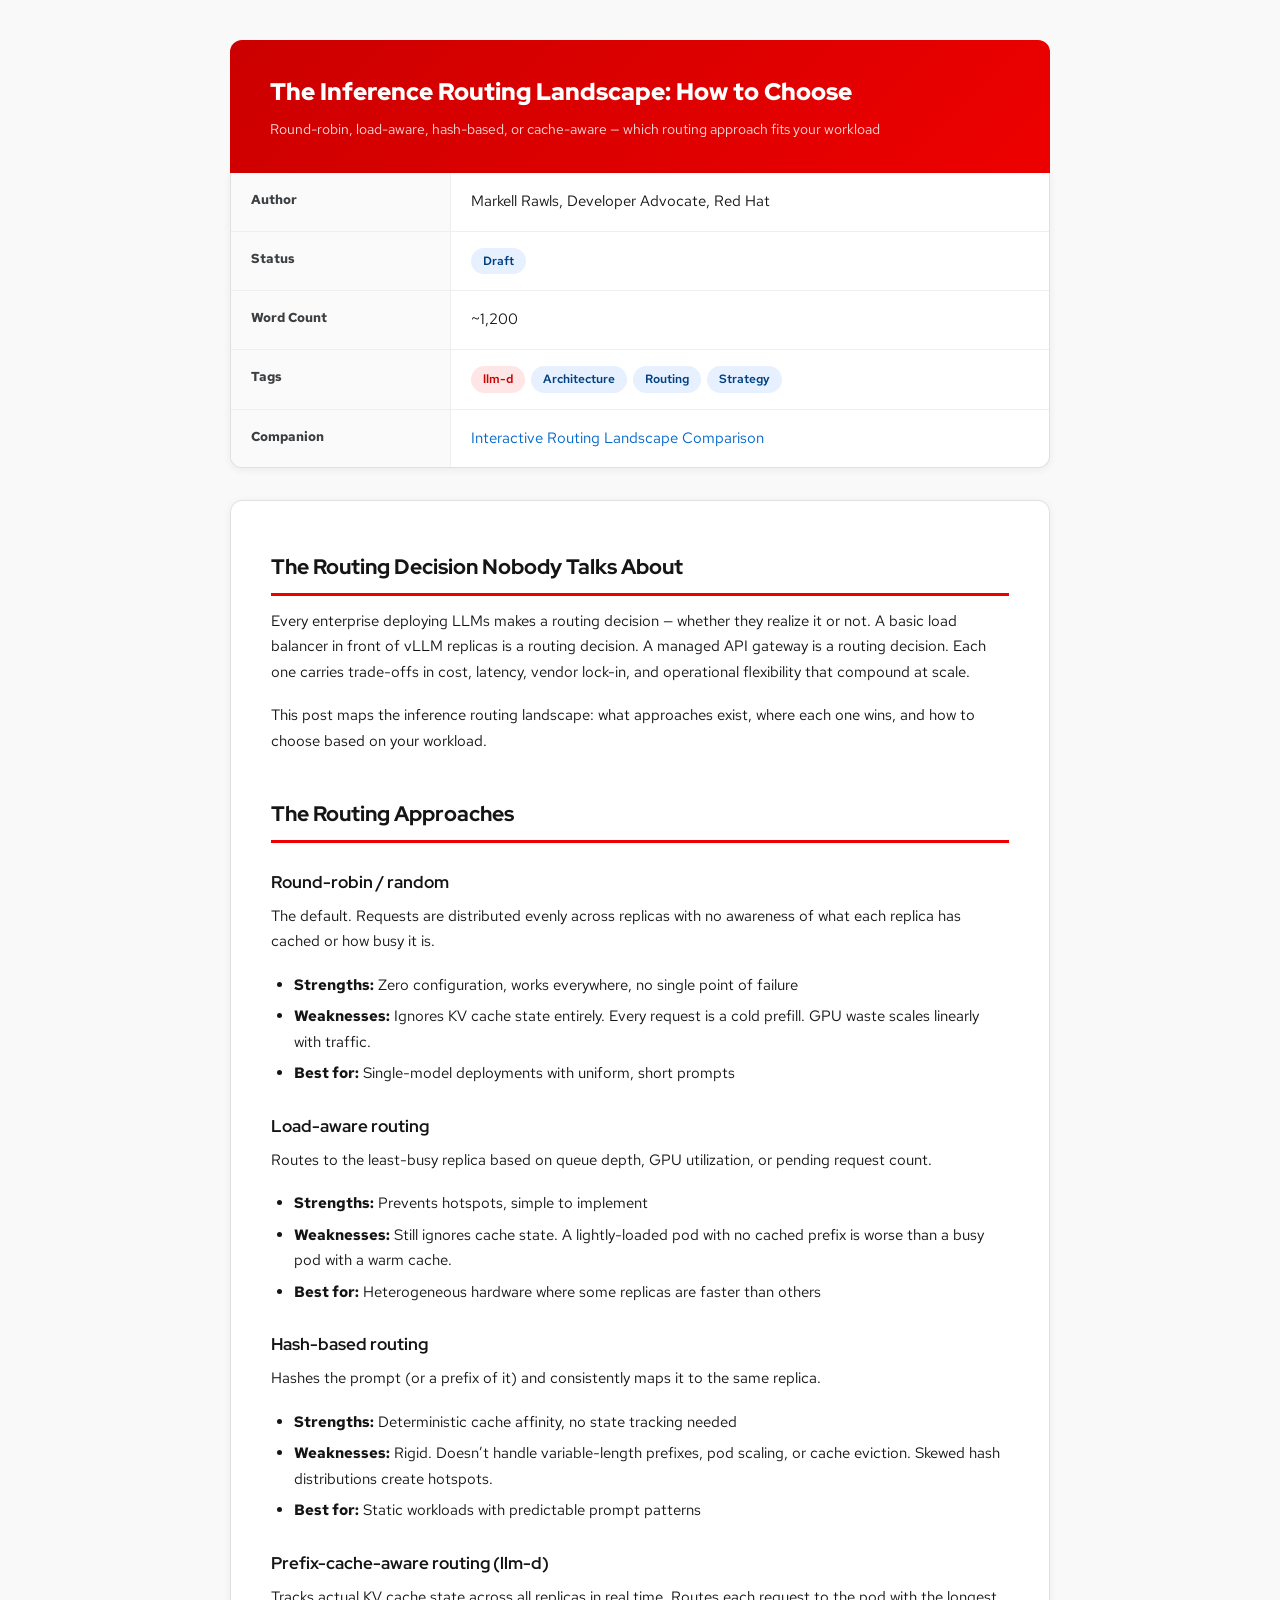
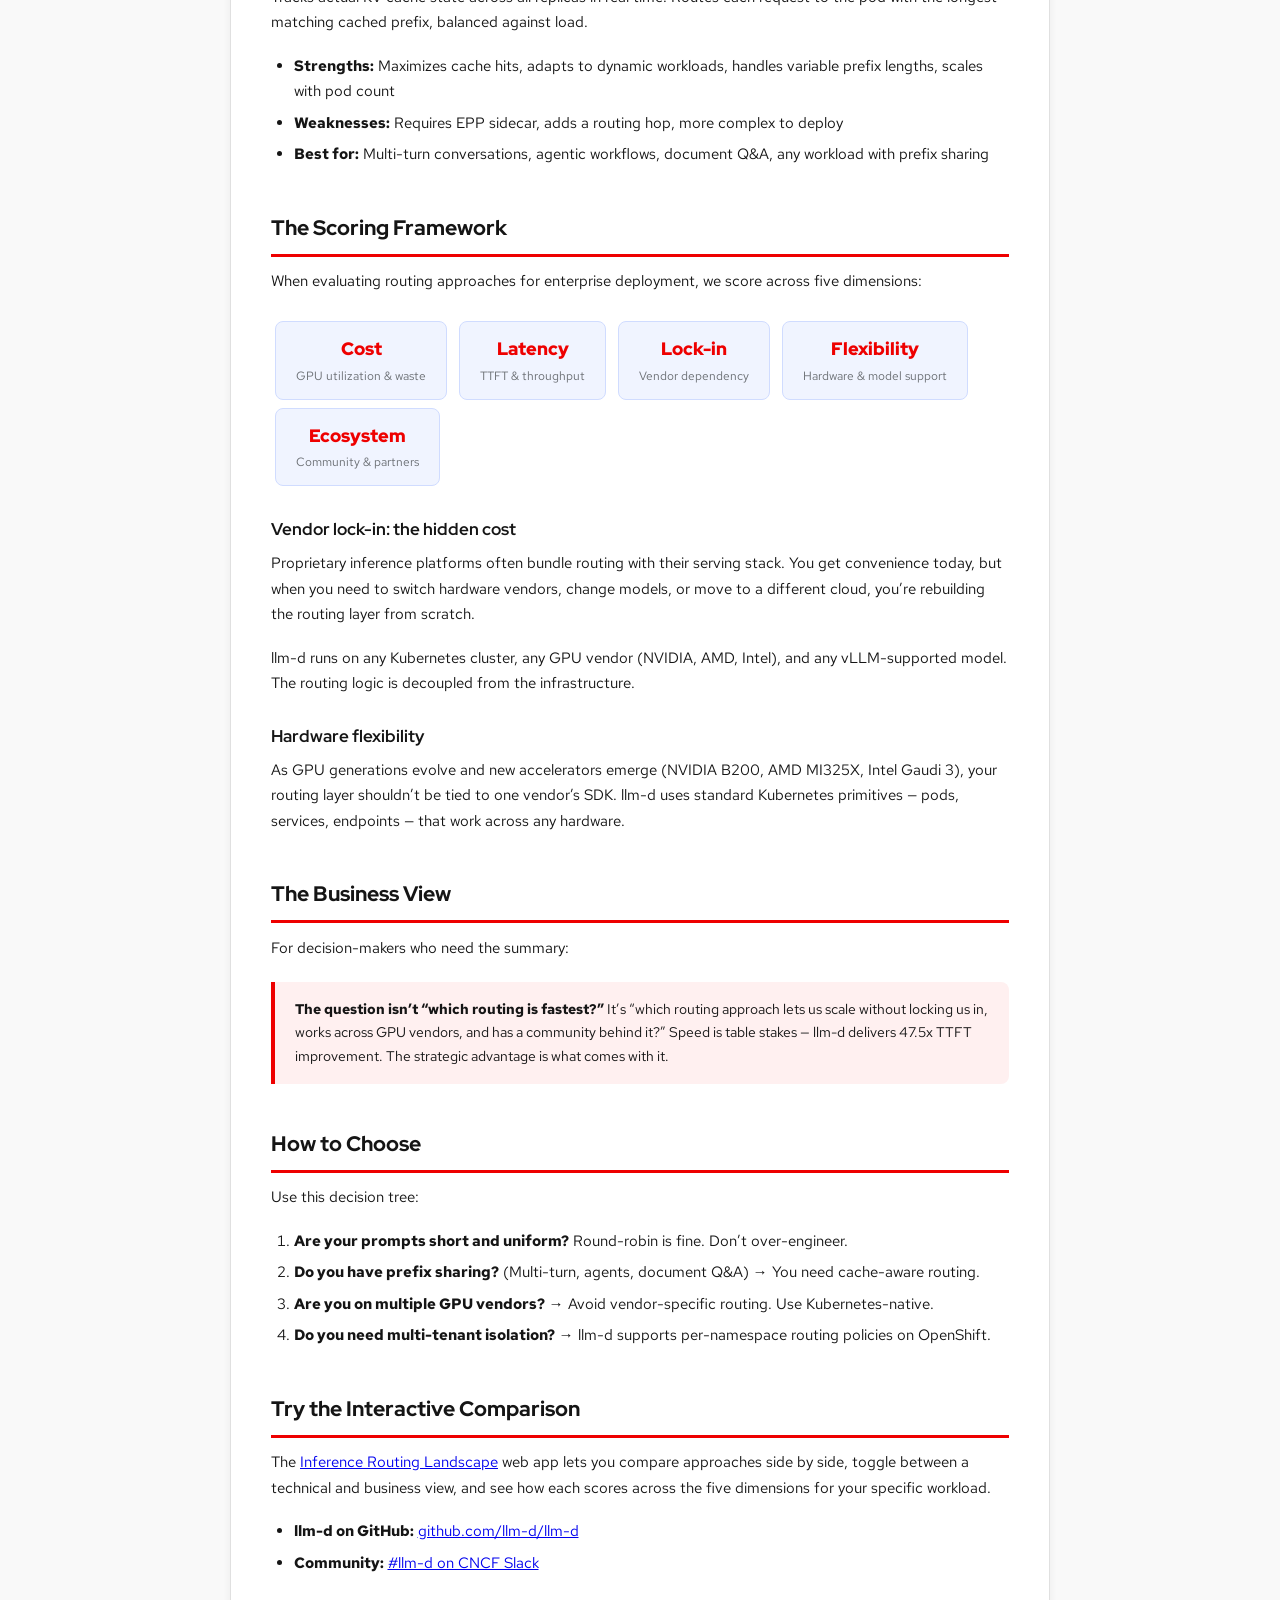
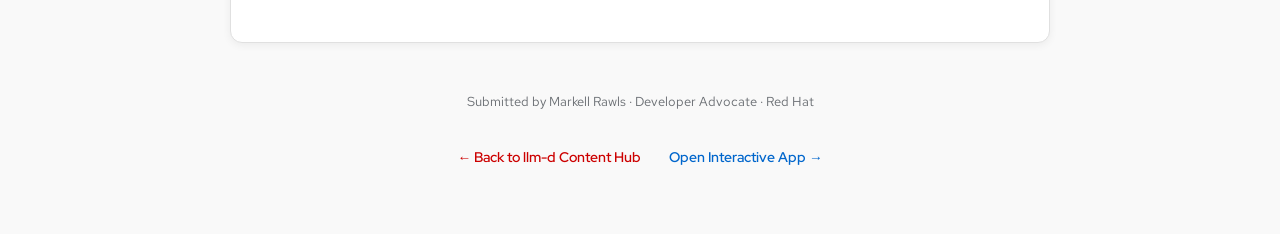
==== blog/index.html @ 60b5b433 "Add blog page for inference routing landscape content" ====
<!DOCTYPE html>
<html lang="en">
<head>
<meta charset="UTF-8">
<meta name="viewport" content="width=device-width, initial-scale=1.0">
<title>The Inference Routing Landscape: How to Choose</title>
<link rel="icon" type="image/svg+xml" href="data:image/svg+xml,%3Csvg xmlns='http://www.w3.org/2000/svg' viewBox='0 0 200 145'%3E%3Cg fill='%23ee0000'%3E%3Cpath d='M127.47 83.49c12.51 0 30.61-2.58 30.61-17.46a14 14 0 0 0-.31-3.42l-7.45-32.36c-1.72-7.12-3.23-10.35-15.73-16.6C124.89 8.69 103.76.5 97.51.5 91.69.5 90 8 83.06 8c-6.68 0-11.64-5.6-17.89-5.6-6 0-9.91 4.09-12.93 12.5 0 0-8.41 23.72-9.49 27.16A6.43 6.43 0 0 0 42.53 44c0 9.22 36.3 39.45 84.94 39.45M160 72.07c1.73 8.19 1.73 9.05 1.73 10.13 0 14-15.74 21.77-36.43 21.77C78.54 104 37.58 76.6 37.58 58.49a18.45 18.45 0 0 1 1.51-7.33C22.27 52 .5 55 .5 74.22c0 31.48 74.59 70.28 133.65 70.28 45.28 0 56.7-20.48 56.7-36.65 0-12.72-11-27.16-30.83-35.78'/%3E%3C/g%3E%3C/svg%3E">
<style>
  @import url('https://fonts.googleapis.com/css2?family=Red+Hat+Display:wght@400;500;700;900&family=Red+Hat+Text:wght@400;500;700&family=Red+Hat+Mono:wght@400;500&display=swap');
  :root { --rh-red: #EE0000; --rh-red-dark: #CC0000; --rh-black: #151515; --rh-gray-dark: #3C3F42; --rh-gray-mid: #6A6E73; --rh-gray-light: #F5F5F5; --rh-blue: #0066CC; --code-bg: #1E1E2E; --code-text: #CDD6F4; }
  * { margin: 0; padding: 0; box-sizing: border-box; }
  body { font-family: 'Red Hat Text', sans-serif; color: var(--rh-black); line-height: 1.7; font-size: 15px; background: #F9F9F9; }
  .container { max-width: 860px; margin: 0 auto; padding: 40px 20px; }
  .submission-header { background: linear-gradient(135deg, var(--rh-red-dark), var(--rh-red)); color: white; padding: 32px 40px; border-radius: 12px 12px 0 0; }
  .submission-header h1 { font-family: 'Red Hat Display', sans-serif; font-weight: 900; font-size: 1.6em; margin-bottom: 4px; }
  .submission-header .subtitle { opacity: 0.85; font-size: 0.95em; }
  .meta-card { background: white; border: 1px solid #E0E0E0; border-top: none; border-radius: 0 0 12px 12px; overflow: hidden; margin-bottom: 32px; box-shadow: 0 2px 8px rgba(0,0,0,0.06); }
  .meta-row { display: flex; border-bottom: 1px solid #EFEFEF; }
  .meta-row:last-child { border-bottom: none; }
  .meta-label { flex: 0 0 220px; padding: 16px 20px; background: #FAFAFA; font-weight: 700; font-size: 0.88em; color: var(--rh-gray-dark); border-right: 1px solid #EFEFEF; }
  .meta-value { flex: 1; padding: 16px 20px; }
  .meta-value a { color: var(--rh-blue); text-decoration: none; }
  .badge { display: inline-block; padding: 3px 12px; border-radius: 20px; font-size: 0.82em; font-weight: 600; margin-right: 6px; }
  .badge-green { background: #E6F9E6; color: #1A7A1A; }
  .badge-blue { background: #E6F0FF; color: #004080; }
  .badge-red { background: #FFE6E6; color: #CC0000; }
  .article { background: white; border: 1px solid #E0E0E0; border-radius: 12px; padding: 48px 40px; margin-bottom: 32px; box-shadow: 0 2px 8px rgba(0,0,0,0.06); }
  .article h2 { font-family: 'Red Hat Display', sans-serif; font-weight: 800; font-size: 1.4em; color: var(--rh-black); margin: 2em 0 0.6em; padding-bottom: 8px; border-bottom: 3px solid var(--rh-red); }
  .article h2:first-child { margin-top: 0; }
  .article h3 { font-family: 'Red Hat Display', sans-serif; font-weight: 700; font-size: 1.1em; margin: 1.5em 0 0.5em; }
  .article p { margin: 0 0 1.2em; }
  .article ul, .article ol { margin: 0 0 1.2em 1.5em; }
  .article li { margin-bottom: 0.4em; }
  .article strong { color: var(--rh-black); }
  .article code { font-family: 'Red Hat Mono', monospace; background: #F0F0F0; padding: 2px 6px; border-radius: 4px; font-size: 0.9em; }
  .article pre { background: var(--code-bg); color: var(--code-text); padding: 20px; border-radius: 8px; overflow-x: auto; margin: 1.2em 0; font-family: 'Red Hat Mono', monospace; font-size: 0.85em; line-height: 1.6; }
  .article pre code { background: none; padding: 0; color: inherit; }
  .callout { background: #FFF8E1; border-left: 4px solid #FFC107; padding: 16px 20px; border-radius: 0 8px 8px 0; margin: 1.5em 0; font-size: 0.92em; }
  .callout-red { background: #FFF0F0; border-left-color: var(--rh-red); }
  .stat-box { display: inline-block; background: #F0F4FF; border: 1px solid #D0DCFF; border-radius: 8px; padding: 12px 20px; margin: 4px; text-align: center; }
  .stat-box .number { font-family: 'Red Hat Display', sans-serif; font-size: 1.8em; font-weight: 900; color: var(--rh-red); }
  .stat-box .label { font-size: 0.78em; color: var(--rh-gray-mid); margin-top: 2px; }
  .footer-note { text-align: center; color: var(--rh-gray-mid); font-size: 0.85em; padding: 16px 0 8px; }
  .hub-link { text-align: center; padding: 24px 0; }
  .hub-link a { font-family: 'Red Hat Display', sans-serif; font-size: 0.85rem; font-weight: 600; text-decoration: none; margin: 0 12px; }
  @media (max-width: 700px) { .meta-row { flex-direction: column; } .meta-label { flex: none; border-right: none; border-bottom: 1px solid #EFEFEF; } .article { padding: 28px 20px; } .submission-header { padding: 24px 20px; } }
</style>
</head>
<body>
<div class="container">

<div class="submission-header">
  <h1>The Inference Routing Landscape: How to Choose</h1>
  <div class="subtitle">Round-robin, load-aware, hash-based, or cache-aware — which routing approach fits your workload</div>
</div>

<div class="meta-card">
  <div class="meta-row"><div class="meta-label">Author</div><div class="meta-value">Markell Rawls, Developer Advocate, Red Hat</div></div>
  <div class="meta-row"><div class="meta-label">Status</div><div class="meta-value"><span class="badge badge-blue">Draft</span></div></div>
  <div class="meta-row"><div class="meta-label">Word Count</div><div class="meta-value">~1,200</div></div>
  <div class="meta-row"><div class="meta-label">Tags</div><div class="meta-value"><span class="badge badge-red">llm-d</span><span class="badge badge-blue">Architecture</span><span class="badge badge-blue">Routing</span><span class="badge badge-blue">Strategy</span></div></div>
  <div class="meta-row"><div class="meta-label">Companion</div><div class="meta-value"><a href="https://markellr-redhat.github.io/llm-d-inference-routing-landscape/">Interactive Routing Landscape Comparison</a></div></div>
</div>

<div class="article">
<h2>The Routing Decision Nobody Talks About</h2>

<p>Every enterprise deploying LLMs makes a routing decision &mdash; whether they realize it or not. A basic load balancer in front of vLLM replicas is a routing decision. A managed API gateway is a routing decision. Each one carries trade-offs in cost, latency, vendor lock-in, and operational flexibility that compound at scale.</p>

<p>This post maps the inference routing landscape: what approaches exist, where each one wins, and how to choose based on your workload.</p>

<h2>The Routing Approaches</h2>

<h3>Round-robin / random</h3>
<p>The default. Requests are distributed evenly across replicas with no awareness of what each replica has cached or how busy it is.</p>
<ul>
  <li><strong>Strengths:</strong> Zero configuration, works everywhere, no single point of failure</li>
  <li><strong>Weaknesses:</strong> Ignores KV cache state entirely. Every request is a cold prefill. GPU waste scales linearly with traffic.</li>
  <li><strong>Best for:</strong> Single-model deployments with uniform, short prompts</li>
</ul>

<h3>Load-aware routing</h3>
<p>Routes to the least-busy replica based on queue depth, GPU utilization, or pending request count.</p>
<ul>
  <li><strong>Strengths:</strong> Prevents hotspots, simple to implement</li>
  <li><strong>Weaknesses:</strong> Still ignores cache state. A lightly-loaded pod with no cached prefix is worse than a busy pod with a warm cache.</li>
  <li><strong>Best for:</strong> Heterogeneous hardware where some replicas are faster than others</li>
</ul>

<h3>Hash-based routing</h3>
<p>Hashes the prompt (or a prefix of it) and consistently maps it to the same replica.</p>
<ul>
  <li><strong>Strengths:</strong> Deterministic cache affinity, no state tracking needed</li>
  <li><strong>Weaknesses:</strong> Rigid. Doesn&rsquo;t handle variable-length prefixes, pod scaling, or cache eviction. Skewed hash distributions create hotspots.</li>
  <li><strong>Best for:</strong> Static workloads with predictable prompt patterns</li>
</ul>

<h3>Prefix-cache-aware routing (llm-d)</h3>
<p>Tracks actual KV cache state across all replicas in real time. Routes each request to the pod with the longest matching cached prefix, balanced against load.</p>
<ul>
  <li><strong>Strengths:</strong> Maximizes cache hits, adapts to dynamic workloads, handles variable prefix lengths, scales with pod count</li>
  <li><strong>Weaknesses:</strong> Requires EPP sidecar, adds a routing hop, more complex to deploy</li>
  <li><strong>Best for:</strong> Multi-turn conversations, agentic workflows, document Q&amp;A, any workload with prefix sharing</li>
</ul>

<h2>The Scoring Framework</h2>

<p>When evaluating routing approaches for enterprise deployment, we score across five dimensions:</p>

<div style="margin:1.5em 0;">
  <div class="stat-box" style="min-width:140px;"><div class="number" style="font-size:1.2em;">Cost</div><div class="label">GPU utilization &amp; waste</div></div>
  <div class="stat-box" style="min-width:140px;"><div class="number" style="font-size:1.2em;">Latency</div><div class="label">TTFT &amp; throughput</div></div>
  <div class="stat-box" style="min-width:140px;"><div class="number" style="font-size:1.2em;">Lock-in</div><div class="label">Vendor dependency</div></div>
  <div class="stat-box" style="min-width:140px;"><div class="number" style="font-size:1.2em;">Flexibility</div><div class="label">Hardware &amp; model support</div></div>
  <div class="stat-box" style="min-width:140px;"><div class="number" style="font-size:1.2em;">Ecosystem</div><div class="label">Community &amp; partners</div></div>
</div>

<h3>Vendor lock-in: the hidden cost</h3>
<p>Proprietary inference platforms often bundle routing with their serving stack. You get convenience today, but when you need to switch hardware vendors, change models, or move to a different cloud, you&rsquo;re rebuilding the routing layer from scratch.</p>

<p>llm-d runs on any Kubernetes cluster, any GPU vendor (NVIDIA, AMD, Intel), and any vLLM-supported model. The routing logic is decoupled from the infrastructure.</p>

<h3>Hardware flexibility</h3>
<p>As GPU generations evolve and new accelerators emerge (NVIDIA B200, AMD MI325X, Intel Gaudi 3), your routing layer shouldn&rsquo;t be tied to one vendor&rsquo;s SDK. llm-d uses standard Kubernetes primitives &mdash; pods, services, endpoints &mdash; that work across any hardware.</p>

<h2>The Business View</h2>

<p>For decision-makers who need the summary:</p>

<div class="callout callout-red">
  <strong>The question isn&rsquo;t &ldquo;which routing is fastest?&rdquo;</strong> It&rsquo;s &ldquo;which routing approach lets us scale without locking us in, works across GPU vendors, and has a community behind it?&rdquo; Speed is table stakes &mdash; llm-d delivers 47.5x TTFT improvement. The strategic advantage is what comes with it.
</div>

<h2>How to Choose</h2>

<p>Use this decision tree:</p>

<ol>
  <li><strong>Are your prompts short and uniform?</strong> Round-robin is fine. Don&rsquo;t over-engineer.</li>
  <li><strong>Do you have prefix sharing?</strong> (Multi-turn, agents, document Q&amp;A) &rarr; You need cache-aware routing.</li>
  <li><strong>Are you on multiple GPU vendors?</strong> &rarr; Avoid vendor-specific routing. Use Kubernetes-native.</li>
  <li><strong>Do you need multi-tenant isolation?</strong> &rarr; llm-d supports per-namespace routing policies on OpenShift.</li>
</ol>

<h2>Try the Interactive Comparison</h2>

<p>The <a href="https://markellr-redhat.github.io/llm-d-inference-routing-landscape/">Inference Routing Landscape</a> web app lets you compare approaches side by side, toggle between a technical and business view, and see how each scores across the five dimensions for your specific workload.</p>

<ul>
  <li><strong>llm-d on GitHub:</strong> <a href="https://github.com/llm-d/llm-d">github.com/llm-d/llm-d</a></li>
  <li><strong>Community:</strong> <a href="https://cloud-native.slack.com/archives/llm-d">#llm-d on CNCF Slack</a></li>
</ul>
</div>

<div class="footer-note">Submitted by Markell Rawls &middot; Developer Advocate &middot; Red Hat</div>

<div class="hub-link">
  <a href="https://markellr-redhat.github.io/llm-d-content-hub/" style="color:#CC0000;">&larr; Back to llm-d Content Hub</a>
  <a href="https://markellr-redhat.github.io/llm-d-inference-routing-landscape/" style="color:#0066CC;">Open Interactive App &rarr;</a>
</div>

</div>
</body>
</html>
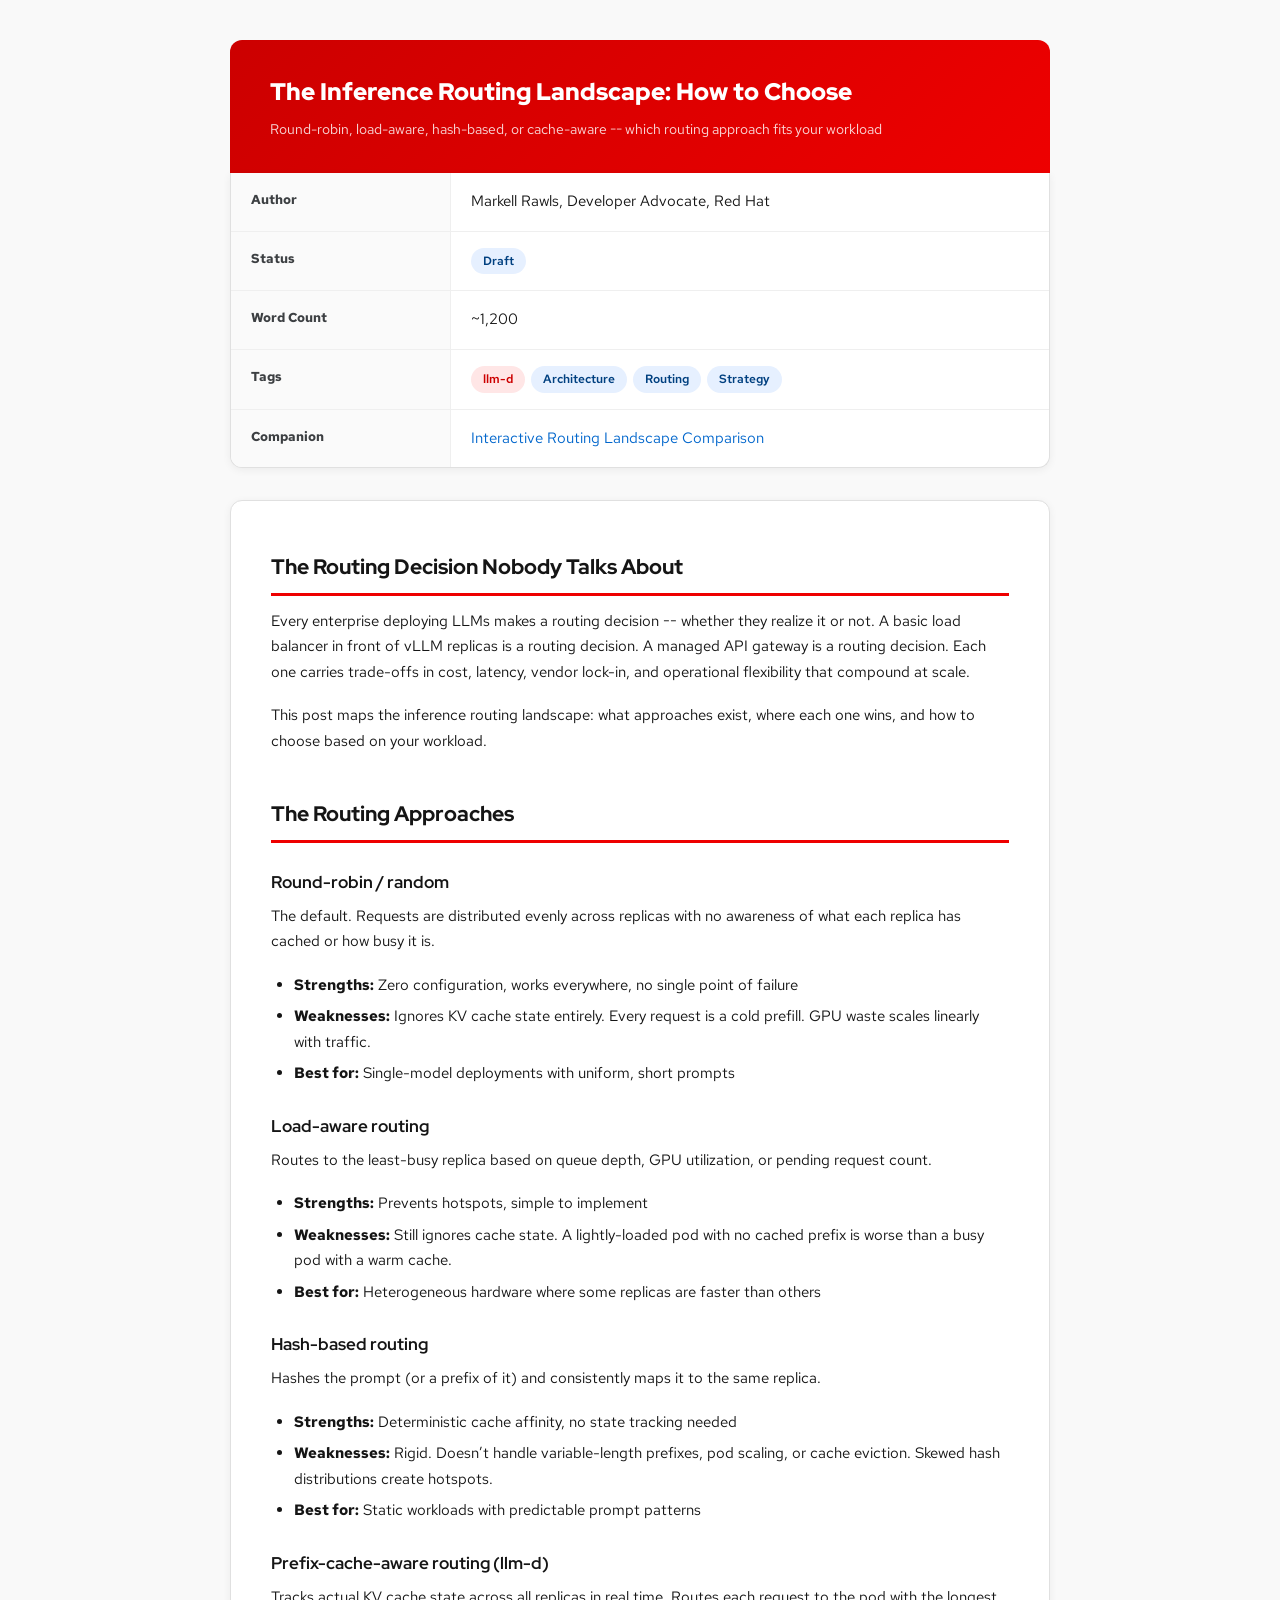
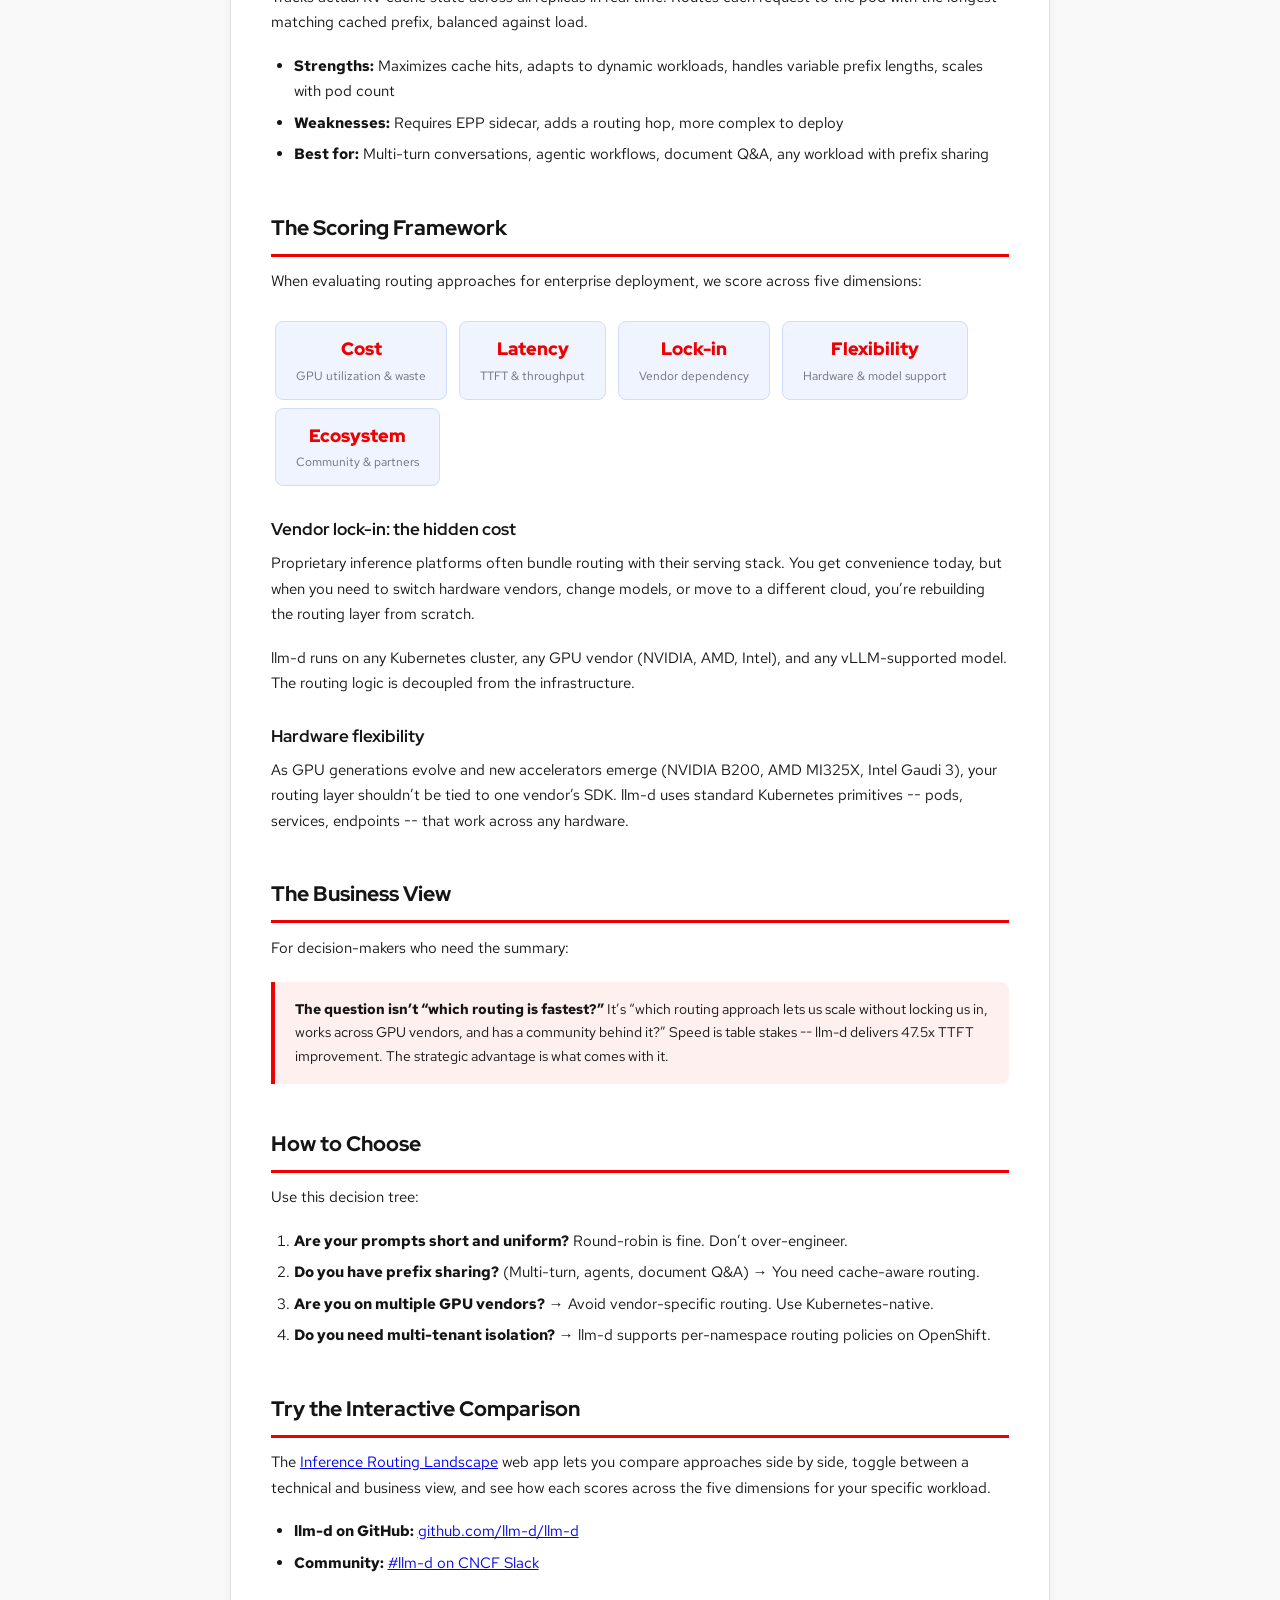
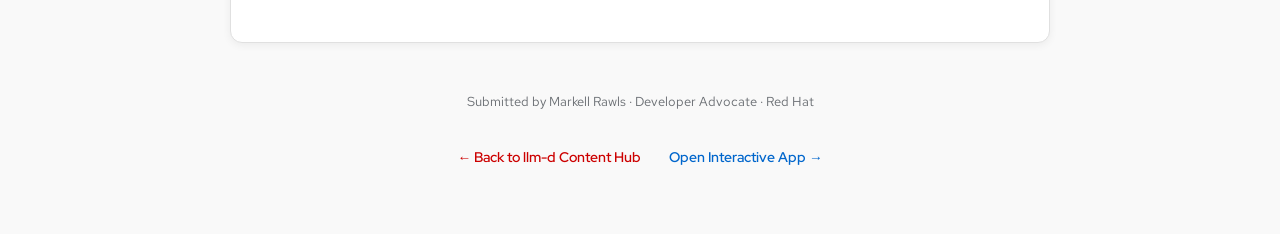
==== commit 1200eb13: "Remove all em dashes, replace with double hyphens" ====
--- a/blog/index.html
+++ b/blog/index.html
@@ -51,7 +51,7 @@
 
 <div class="submission-header">
   <h1>The Inference Routing Landscape: How to Choose</h1>
-  <div class="subtitle">Round-robin, load-aware, hash-based, or cache-aware — which routing approach fits your workload</div>
+  <div class="subtitle">Round-robin, load-aware, hash-based, or cache-aware  --  which routing approach fits your workload</div>
 </div>
 
 <div class="meta-card">
@@ -65,7 +65,7 @@
 <div class="article">
 <h2>The Routing Decision Nobody Talks About</h2>
 
-<p>Every enterprise deploying LLMs makes a routing decision &mdash; whether they realize it or not. A basic load balancer in front of vLLM replicas is a routing decision. A managed API gateway is a routing decision. Each one carries trade-offs in cost, latency, vendor lock-in, and operational flexibility that compound at scale.</p>
+<p>Every enterprise deploying LLMs makes a routing decision  --  whether they realize it or not. A basic load balancer in front of vLLM replicas is a routing decision. A managed API gateway is a routing decision. Each one carries trade-offs in cost, latency, vendor lock-in, and operational flexibility that compound at scale.</p>
 
 <p>This post maps the inference routing landscape: what approaches exist, where each one wins, and how to choose based on your workload.</p>
 
@@ -121,14 +121,14 @@
 <p>llm-d runs on any Kubernetes cluster, any GPU vendor (NVIDIA, AMD, Intel), and any vLLM-supported model. The routing logic is decoupled from the infrastructure.</p>
 
 <h3>Hardware flexibility</h3>
-<p>As GPU generations evolve and new accelerators emerge (NVIDIA B200, AMD MI325X, Intel Gaudi 3), your routing layer shouldn&rsquo;t be tied to one vendor&rsquo;s SDK. llm-d uses standard Kubernetes primitives &mdash; pods, services, endpoints &mdash; that work across any hardware.</p>
+<p>As GPU generations evolve and new accelerators emerge (NVIDIA B200, AMD MI325X, Intel Gaudi 3), your routing layer shouldn&rsquo;t be tied to one vendor&rsquo;s SDK. llm-d uses standard Kubernetes primitives  --  pods, services, endpoints  --  that work across any hardware.</p>
 
 <h2>The Business View</h2>
 
 <p>For decision-makers who need the summary:</p>
 
 <div class="callout callout-red">
-  <strong>The question isn&rsquo;t &ldquo;which routing is fastest?&rdquo;</strong> It&rsquo;s &ldquo;which routing approach lets us scale without locking us in, works across GPU vendors, and has a community behind it?&rdquo; Speed is table stakes &mdash; llm-d delivers 47.5x TTFT improvement. The strategic advantage is what comes with it.
+  <strong>The question isn&rsquo;t &ldquo;which routing is fastest?&rdquo;</strong> It&rsquo;s &ldquo;which routing approach lets us scale without locking us in, works across GPU vendors, and has a community behind it?&rdquo; Speed is table stakes  --  llm-d delivers 47.5x TTFT improvement. The strategic advantage is what comes with it.
 </div>
 
 <h2>How to Choose</h2>
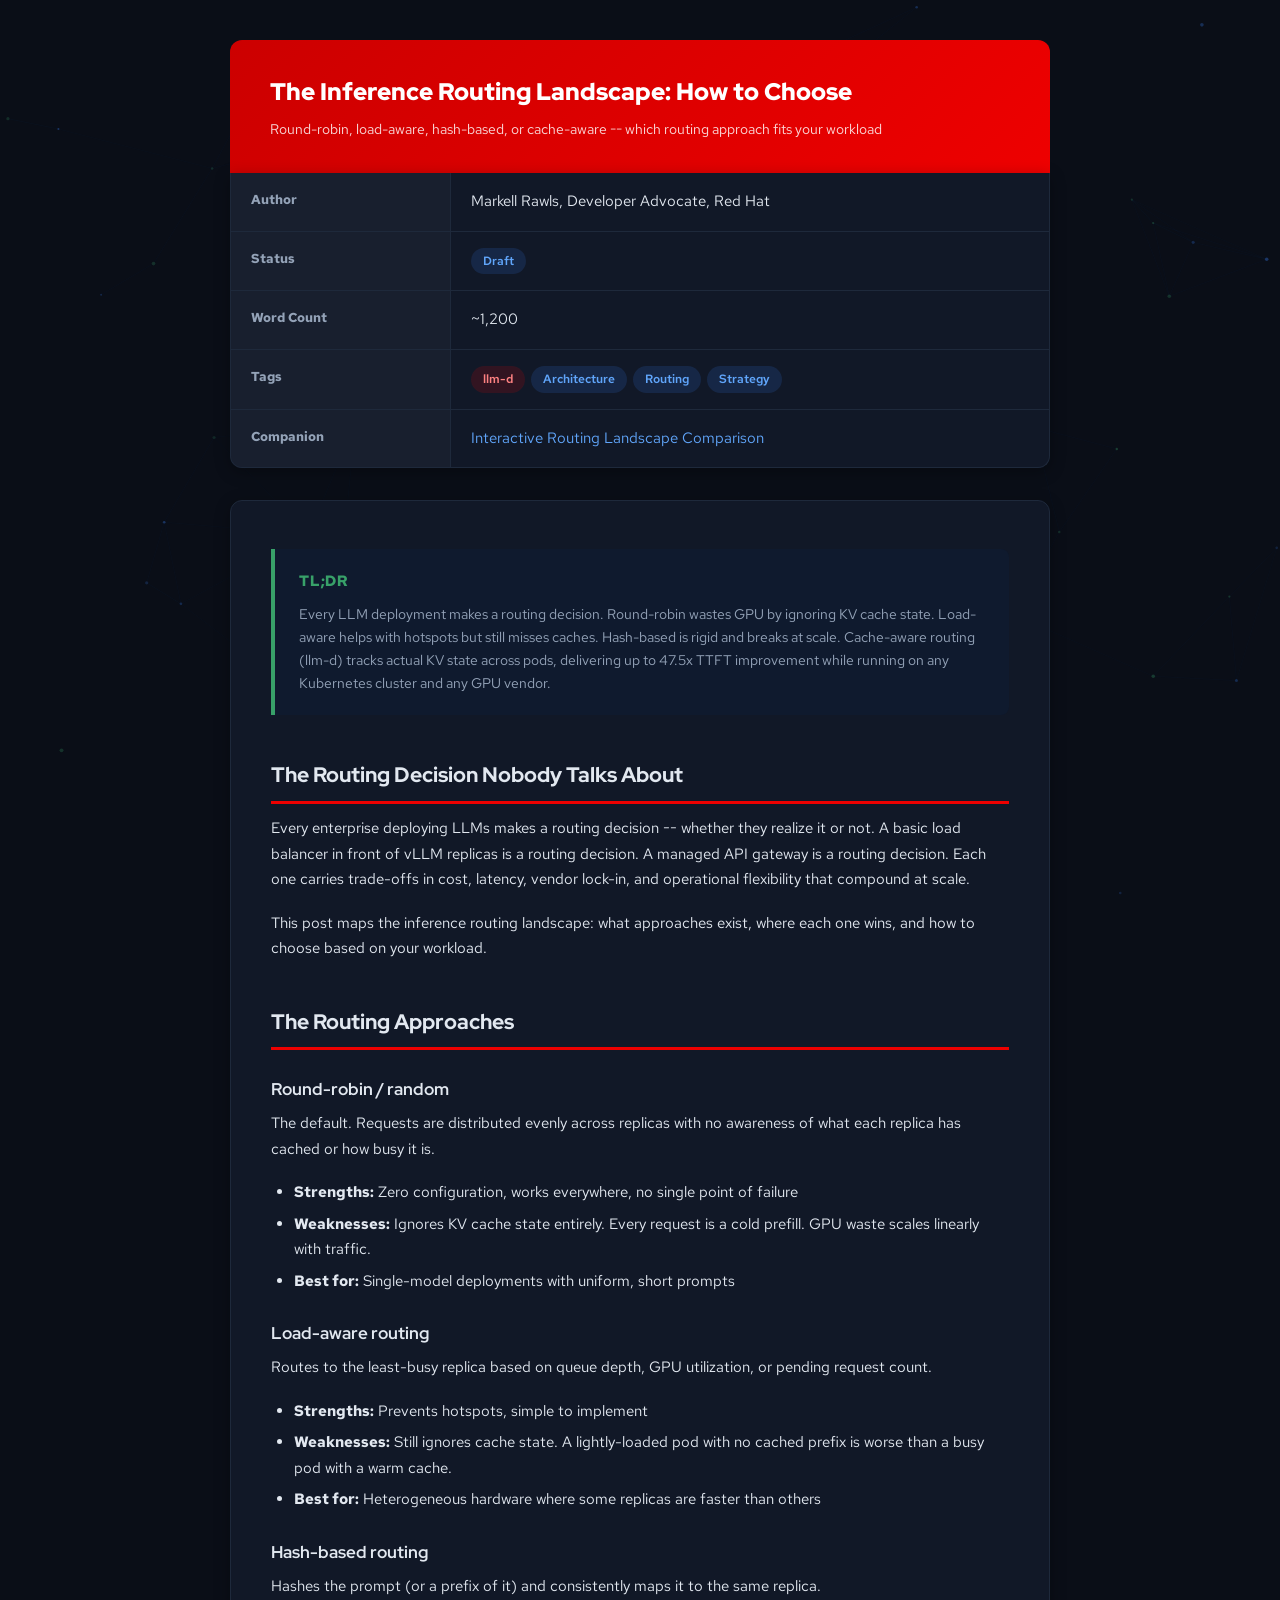
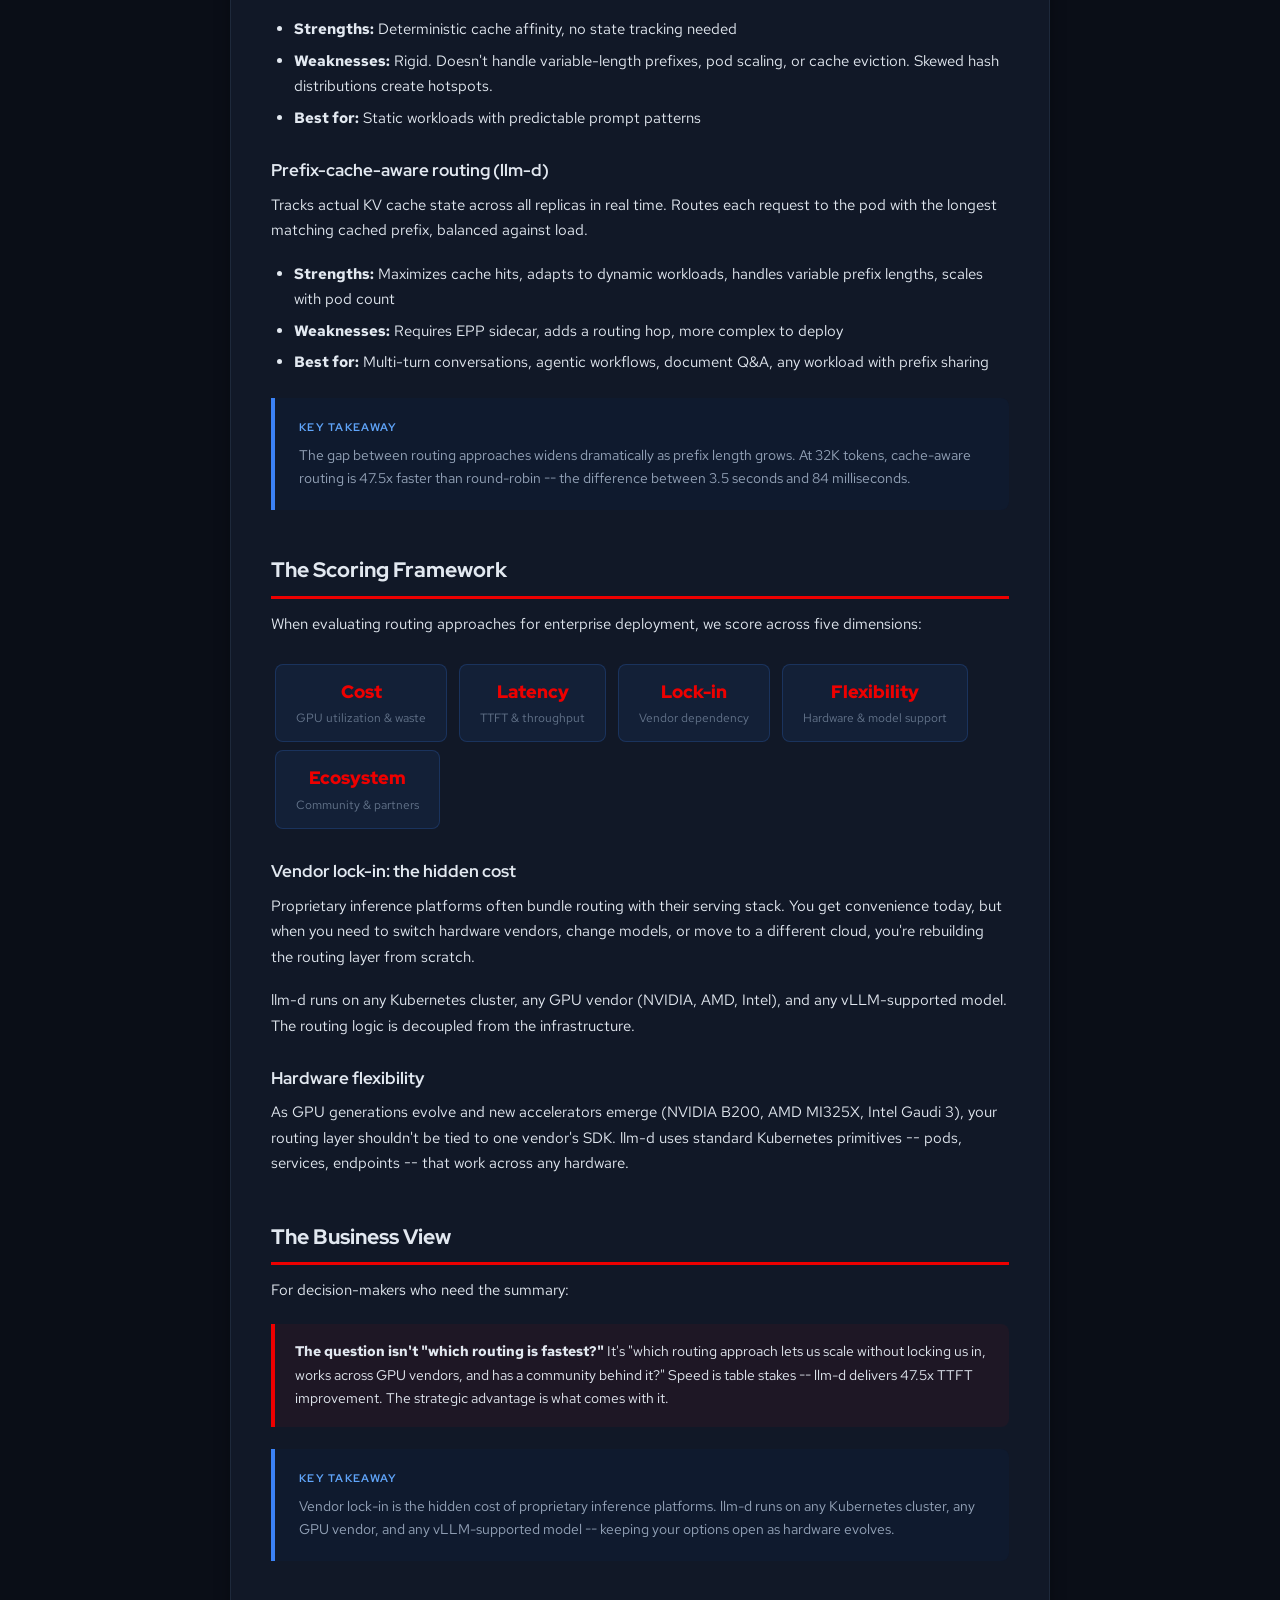
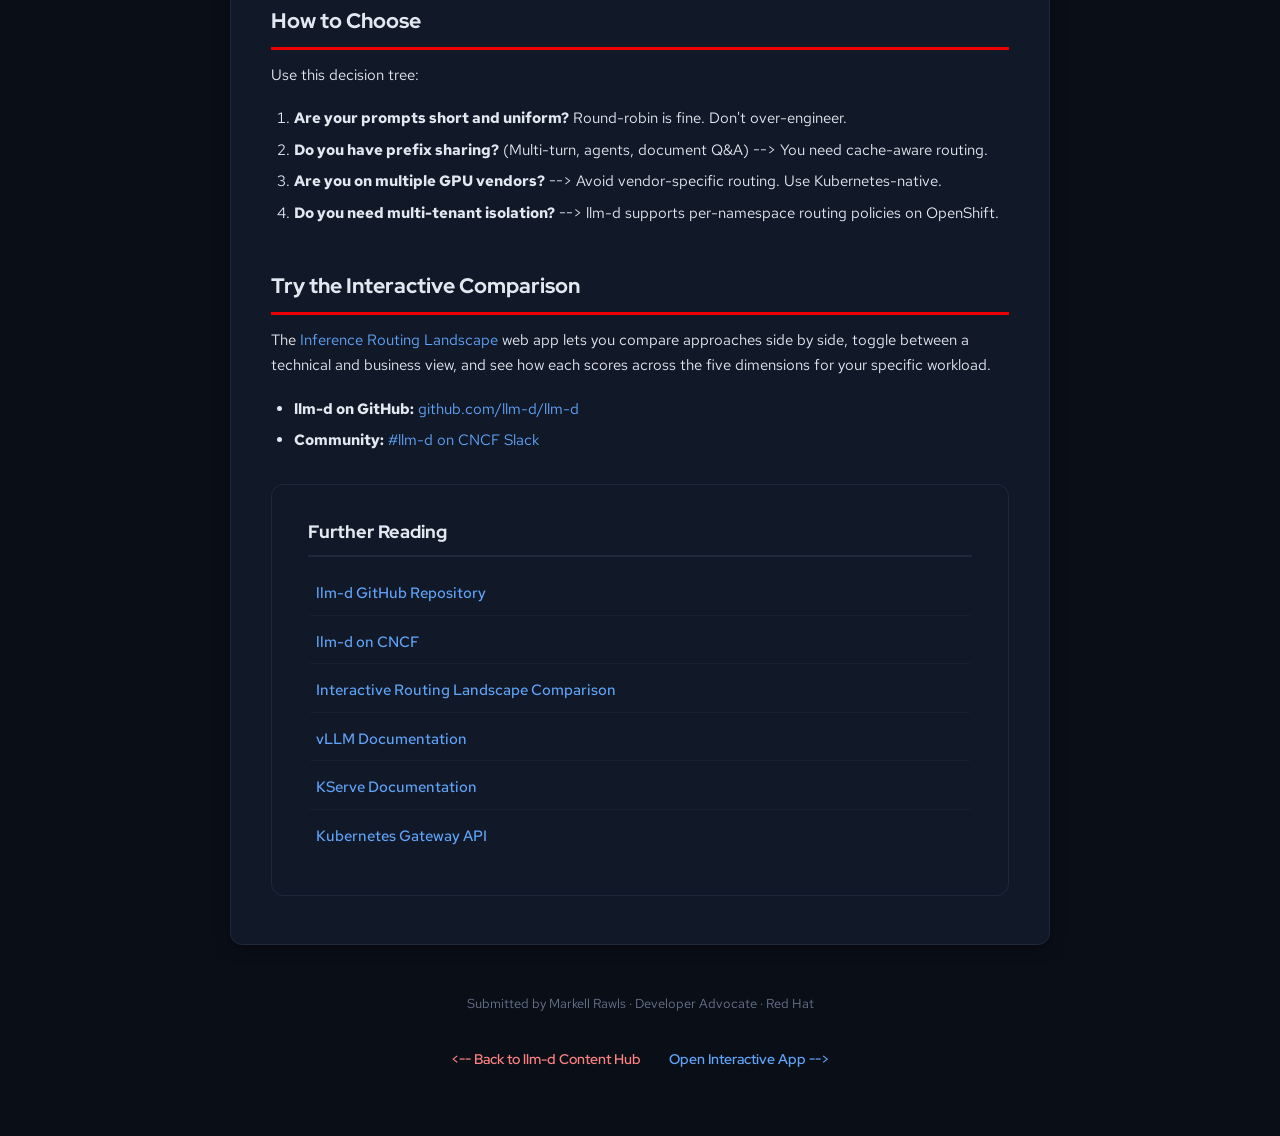
==== commit 461c3dc3: "Visual upgrade: dark theme, particle background, loading skeleton, scroll animations" ====
--- a/blog/index.html
+++ b/blog/index.html
@@ -7,51 +7,353 @@
 <link rel="icon" type="image/svg+xml" href="data:image/svg+xml,%3Csvg xmlns='http://www.w3.org/2000/svg' viewBox='0 0 200 145'%3E%3Cg fill='%23ee0000'%3E%3Cpath d='M127.47 83.49c12.51 0 30.61-2.58 30.61-17.46a14 14 0 0 0-.31-3.42l-7.45-32.36c-1.72-7.12-3.23-10.35-15.73-16.6C124.89 8.69 103.76.5 97.51.5 91.69.5 90 8 83.06 8c-6.68 0-11.64-5.6-17.89-5.6-6 0-9.91 4.09-12.93 12.5 0 0-8.41 23.72-9.49 27.16A6.43 6.43 0 0 0 42.53 44c0 9.22 36.3 39.45 84.94 39.45M160 72.07c1.73 8.19 1.73 9.05 1.73 10.13 0 14-15.74 21.77-36.43 21.77C78.54 104 37.58 76.6 37.58 58.49a18.45 18.45 0 0 1 1.51-7.33C22.27 52 .5 55 .5 74.22c0 31.48 74.59 70.28 133.65 70.28 45.28 0 56.7-20.48 56.7-36.65 0-12.72-11-27.16-30.83-35.78'/%3E%3C/g%3E%3C/svg%3E">
 <style>
   @import url('https://fonts.googleapis.com/css2?family=Red+Hat+Display:wght@400;500;700;900&family=Red+Hat+Text:wght@400;500;700&family=Red+Hat+Mono:wght@400;500&display=swap');
-  :root { --rh-red: #EE0000; --rh-red-dark: #CC0000; --rh-black: #151515; --rh-gray-dark: #3C3F42; --rh-gray-mid: #6A6E73; --rh-gray-light: #F5F5F5; --rh-blue: #0066CC; --code-bg: #1E1E2E; --code-text: #CDD6F4; }
+  :root {
+    --bg: #0a0e17;
+    --surface: #111827;
+    --text: #e2e8f0;
+    --text-secondary: #94a3b8;
+    --text-muted: #64748b;
+    --border: #1e293b;
+    --accent: #3b82f6;
+    --accent-light: #60a5fa;
+    --rh-red: #EE0000;
+    --rh-red-dark: #CC0000;
+    --green: #38a169;
+    --code-bg: #0d1117;
+    --code-text: #CDD6F4;
+  }
   * { margin: 0; padding: 0; box-sizing: border-box; }
-  body { font-family: 'Red Hat Text', sans-serif; color: var(--rh-black); line-height: 1.7; font-size: 15px; background: #F9F9F9; }
-  .container { max-width: 860px; margin: 0 auto; padding: 40px 20px; }
-  .submission-header { background: linear-gradient(135deg, var(--rh-red-dark), var(--rh-red)); color: white; padding: 32px 40px; border-radius: 12px 12px 0 0; }
-  .submission-header h1 { font-family: 'Red Hat Display', sans-serif; font-weight: 900; font-size: 1.6em; margin-bottom: 4px; }
+  body {
+    font-family: 'Red Hat Text', sans-serif;
+    color: var(--text);
+    line-height: 1.7;
+    font-size: 15px;
+    background: var(--bg);
+  }
+
+  /* Scroll progress bar */
+  #scrollProgress {
+    position: fixed;
+    top: 0;
+    left: 0;
+    height: 3px;
+    width: 0%;
+    background: linear-gradient(90deg, #e53e3e, #2b6cb0, #38a169);
+    z-index: 9999;
+    transition: width 0.1s linear;
+  }
+
+  .container { max-width: 860px; margin: 0 auto; padding: 40px 20px; position: relative; z-index: 1; }
+
+  .submission-header {
+    background: linear-gradient(135deg, var(--rh-red-dark), var(--rh-red));
+    color: white;
+    padding: 32px 40px;
+    border-radius: 12px 12px 0 0;
+  }
+  .submission-header h1 {
+    font-family: 'Red Hat Display', sans-serif;
+    font-weight: 900;
+    font-size: 1.6em;
+    margin-bottom: 4px;
+  }
   .submission-header .subtitle { opacity: 0.85; font-size: 0.95em; }
-  .meta-card { background: white; border: 1px solid #E0E0E0; border-top: none; border-radius: 0 0 12px 12px; overflow: hidden; margin-bottom: 32px; box-shadow: 0 2px 8px rgba(0,0,0,0.06); }
-  .meta-row { display: flex; border-bottom: 1px solid #EFEFEF; }
+
+  .meta-card {
+    background: var(--surface);
+    border: 1px solid var(--border);
+    border-top: none;
+    border-radius: 0 0 12px 12px;
+    overflow: hidden;
+    margin-bottom: 32px;
+    box-shadow: 0 4px 16px rgba(0,0,0,0.3);
+  }
+  .meta-row {
+    display: flex;
+    border-bottom: 1px solid var(--border);
+    transition: background 0.2s ease;
+  }
   .meta-row:last-child { border-bottom: none; }
-  .meta-label { flex: 0 0 220px; padding: 16px 20px; background: #FAFAFA; font-weight: 700; font-size: 0.88em; color: var(--rh-gray-dark); border-right: 1px solid #EFEFEF; }
-  .meta-value { flex: 1; padding: 16px 20px; }
-  .meta-value a { color: var(--rh-blue); text-decoration: none; }
-  .badge { display: inline-block; padding: 3px 12px; border-radius: 20px; font-size: 0.82em; font-weight: 600; margin-right: 6px; }
-  .badge-green { background: #E6F9E6; color: #1A7A1A; }
-  .badge-blue { background: #E6F0FF; color: #004080; }
-  .badge-red { background: #FFE6E6; color: #CC0000; }
-  .article { background: white; border: 1px solid #E0E0E0; border-radius: 12px; padding: 48px 40px; margin-bottom: 32px; box-shadow: 0 2px 8px rgba(0,0,0,0.06); }
-  .article h2 { font-family: 'Red Hat Display', sans-serif; font-weight: 800; font-size: 1.4em; color: var(--rh-black); margin: 2em 0 0.6em; padding-bottom: 8px; border-bottom: 3px solid var(--rh-red); }
+  .meta-row:hover { background: rgba(59, 130, 246, 0.04); }
+  .meta-label {
+    flex: 0 0 220px;
+    padding: 16px 20px;
+    background: rgba(255,255,255,0.03);
+    font-weight: 700;
+    font-size: 0.88em;
+    color: var(--text-secondary);
+    border-right: 1px solid var(--border);
+  }
+  .meta-value { flex: 1; padding: 16px 20px; color: var(--text); }
+  .meta-value a { color: var(--accent-light); text-decoration: none; transition: color 0.2s; }
+  .meta-value a:hover { color: #93bbfc; }
+
+  .badge {
+    display: inline-block;
+    padding: 3px 12px;
+    border-radius: 20px;
+    font-size: 0.82em;
+    font-weight: 600;
+    margin-right: 6px;
+  }
+  .badge-green { background: rgba(56, 161, 105, 0.15); color: #68d391; }
+  .badge-blue { background: rgba(59, 130, 246, 0.15); color: var(--accent-light); }
+  .badge-red { background: rgba(238, 0, 0, 0.15); color: #fc8181; }
+
+  .article {
+    background: var(--surface);
+    border: 1px solid var(--border);
+    border-radius: 12px;
+    padding: 48px 40px;
+    margin-bottom: 32px;
+    box-shadow: 0 4px 16px rgba(0,0,0,0.3);
+  }
+
+  /* Anchor links on headings */
+  .article h2 {
+    font-family: 'Red Hat Display', sans-serif;
+    font-weight: 800;
+    font-size: 1.4em;
+    color: var(--text);
+    margin: 2em 0 0.6em;
+    padding-bottom: 8px;
+    border-bottom: 3px solid var(--rh-red);
+    position: relative;
+  }
   .article h2:first-child { margin-top: 0; }
-  .article h3 { font-family: 'Red Hat Display', sans-serif; font-weight: 700; font-size: 1.1em; margin: 1.5em 0 0.5em; }
-  .article p { margin: 0 0 1.2em; }
+  .article h2 .anchor-link {
+    color: var(--text-muted);
+    text-decoration: none;
+    font-weight: 400;
+    margin-left: 8px;
+    opacity: 0;
+    transition: opacity 0.2s ease;
+    font-size: 0.85em;
+  }
+  .article h2:hover .anchor-link { opacity: 1; }
+  .article h2 .anchor-link:hover { color: var(--accent-light); }
+
+  .article h3 {
+    font-family: 'Red Hat Display', sans-serif;
+    font-weight: 700;
+    font-size: 1.1em;
+    margin: 1.5em 0 0.5em;
+    color: var(--text);
+  }
+  .article p { margin: 0 0 1.2em; color: var(--text); }
   .article ul, .article ol { margin: 0 0 1.2em 1.5em; }
-  .article li { margin-bottom: 0.4em; }
-  .article strong { color: var(--rh-black); }
-  .article code { font-family: 'Red Hat Mono', monospace; background: #F0F0F0; padding: 2px 6px; border-radius: 4px; font-size: 0.9em; }
-  .article pre { background: var(--code-bg); color: var(--code-text); padding: 20px; border-radius: 8px; overflow-x: auto; margin: 1.2em 0; font-family: 'Red Hat Mono', monospace; font-size: 0.85em; line-height: 1.6; }
-  .article pre code { background: none; padding: 0; color: inherit; }
-  .callout { background: #FFF8E1; border-left: 4px solid #FFC107; padding: 16px 20px; border-radius: 0 8px 8px 0; margin: 1.5em 0; font-size: 0.92em; }
-  .callout-red { background: #FFF0F0; border-left-color: var(--rh-red); }
-  .stat-box { display: inline-block; background: #F0F4FF; border: 1px solid #D0DCFF; border-radius: 8px; padding: 12px 20px; margin: 4px; text-align: center; }
-  .stat-box .number { font-family: 'Red Hat Display', sans-serif; font-size: 1.8em; font-weight: 900; color: var(--rh-red); }
-  .stat-box .label { font-size: 0.78em; color: var(--rh-gray-mid); margin-top: 2px; }
-  .footer-note { text-align: center; color: var(--rh-gray-mid); font-size: 0.85em; padding: 16px 0 8px; }
+  .article li { margin-bottom: 0.4em; color: var(--text); }
+  .article strong { color: var(--text); }
+  .article a { color: var(--accent-light); text-decoration: none; transition: color 0.2s; }
+  .article a:hover { color: #93bbfc; }
+  .article code {
+    font-family: 'Red Hat Mono', monospace;
+    background: var(--code-bg);
+    color: var(--code-text);
+    padding: 2px 6px;
+    border-radius: 4px;
+    font-size: 0.9em;
+    border: 1px solid var(--border);
+  }
+  .article pre {
+    background: var(--code-bg);
+    color: var(--code-text);
+    padding: 20px;
+    border-radius: 8px;
+    overflow-x: auto;
+    margin: 1.2em 0;
+    font-family: 'Red Hat Mono', monospace;
+    font-size: 0.85em;
+    line-height: 1.6;
+    border: 1px solid var(--border);
+  }
+  .article pre code { background: none; padding: 0; color: inherit; border: none; }
+
+  .callout {
+    background: rgba(255, 193, 7, 0.08);
+    border-left: 4px solid #FFC107;
+    padding: 16px 20px;
+    border-radius: 0 8px 8px 0;
+    margin: 1.5em 0;
+    font-size: 0.92em;
+    color: var(--text);
+    transition: border-color 0.3s ease, box-shadow 0.3s ease;
+  }
+  .callout:hover {
+    box-shadow: 0 0 12px rgba(255, 193, 7, 0.1);
+  }
+  .callout-red {
+    background: rgba(238, 0, 0, 0.06);
+    border-left-color: var(--rh-red);
+  }
+  .callout-red:hover {
+    box-shadow: 0 0 12px rgba(238, 0, 0, 0.1);
+  }
+
+  .stat-box {
+    display: inline-block;
+    background: rgba(59, 130, 246, 0.08);
+    border: 1px solid rgba(59, 130, 246, 0.2);
+    border-radius: 8px;
+    padding: 12px 20px;
+    margin: 4px;
+    text-align: center;
+    transition: transform 0.2s ease, box-shadow 0.2s ease;
+  }
+  .stat-box:hover {
+    transform: translateY(-2px);
+    box-shadow: 0 4px 20px rgba(59, 130, 246, 0.15);
+  }
+  .stat-box .number {
+    font-family: 'Red Hat Display', sans-serif;
+    font-size: 1.8em;
+    font-weight: 900;
+    color: var(--rh-red);
+  }
+  .stat-box .label {
+    font-size: 0.78em;
+    color: var(--text-muted);
+    margin-top: 2px;
+  }
+
+  /* TL;DR box */
+  .tldr-box {
+    background: #0f1a2e;
+    border-left: 4px solid var(--green);
+    border-radius: 0 8px 8px 0;
+    padding: 20px 24px;
+    margin: 0 0 2em;
+  }
+  .tldr-box h3 {
+    font-family: 'Red Hat Display', sans-serif;
+    font-weight: 900;
+    font-size: 1em;
+    color: var(--green);
+    margin: 0 0 8px;
+    letter-spacing: 0.05em;
+  }
+  .tldr-box p {
+    margin: 0;
+    color: var(--text-secondary);
+    font-size: 0.93em;
+    line-height: 1.65;
+  }
+
+  /* Key Takeaway boxes */
+  .key-takeaway {
+    background: #0f1a2e;
+    border-left: 4px solid var(--accent);
+    border-radius: 0 8px 8px 0;
+    padding: 20px 24px;
+    margin: 1.5em 0;
+    transition: border-color 0.3s ease, box-shadow 0.3s ease;
+  }
+  .key-takeaway:hover {
+    box-shadow: 0 0 16px rgba(59, 130, 246, 0.1);
+  }
+  .key-takeaway .kt-label {
+    font-family: 'Red Hat Display', sans-serif;
+    font-weight: 700;
+    font-size: 0.72em;
+    color: var(--accent-light);
+    letter-spacing: 0.12em;
+    text-transform: uppercase;
+    margin-bottom: 8px;
+  }
+  .key-takeaway p {
+    margin: 0;
+    color: var(--text-secondary);
+    font-size: 0.93em;
+    line-height: 1.65;
+  }
+
+  /* Further Reading card */
+  .further-reading {
+    background: var(--surface);
+    border: 1px solid var(--border);
+    border-radius: 12px;
+    padding: 32px 36px;
+    margin: 2em 0 0;
+  }
+  .further-reading h3 {
+    font-family: 'Red Hat Display', sans-serif;
+    font-weight: 800;
+    font-size: 1.2em;
+    color: var(--text);
+    margin: 0 0 16px;
+    padding-bottom: 8px;
+    border-bottom: 2px solid var(--border);
+  }
+  .further-reading ul {
+    list-style: none;
+    margin: 0;
+    padding: 0;
+  }
+  .further-reading li {
+    padding: 8px 0;
+    border-bottom: 1px solid rgba(30, 41, 59, 0.5);
+    transition: transform 0.2s ease, background 0.2s ease;
+    padding-left: 8px;
+    border-radius: 4px;
+  }
+  .further-reading li:last-child { border-bottom: none; }
+  .further-reading li:hover {
+    transform: translateX(4px);
+    background: rgba(59, 130, 246, 0.04);
+  }
+  .further-reading a {
+    color: var(--accent-light);
+    text-decoration: none;
+    font-weight: 500;
+    transition: color 0.2s ease;
+  }
+  .further-reading a:hover { color: #93bbfc; }
+
+  .footer-note {
+    text-align: center;
+    color: var(--text-muted);
+    font-size: 0.85em;
+    padding: 16px 0 8px;
+  }
   .hub-link { text-align: center; padding: 24px 0; }
-  .hub-link a { font-family: 'Red Hat Display', sans-serif; font-size: 0.85rem; font-weight: 600; text-decoration: none; margin: 0 12px; }
-  @media (max-width: 700px) { .meta-row { flex-direction: column; } .meta-label { flex: none; border-right: none; border-bottom: 1px solid #EFEFEF; } .article { padding: 28px 20px; } .submission-header { padding: 24px 20px; } }
+  .hub-link a {
+    font-family: 'Red Hat Display', sans-serif;
+    font-size: 0.85rem;
+    font-weight: 600;
+    text-decoration: none;
+    margin: 0 12px;
+  }
+
+  /* Scroll-reveal animations */
+  .reveal {
+    opacity: 0;
+    transform: translateY(20px);
+    transition: opacity 0.6s ease, transform 0.6s ease;
+  }
+  .reveal.visible {
+    opacity: 1;
+    transform: translateY(0);
+  }
+
+  @media (max-width: 700px) {
+    .meta-row { flex-direction: column; }
+    .meta-label { flex: none; border-right: none; border-bottom: 1px solid var(--border); }
+    .article { padding: 28px 20px; }
+    .submission-header { padding: 24px 20px; }
+    .further-reading { padding: 24px 20px; }
+  }
 </style>
 </head>
 <body>
+
+<div id="scrollProgress"></div>
+<canvas id="blogParticleCanvas"></canvas>
+
 <div class="container">
 
 <div class="submission-header">
   <h1>The Inference Routing Landscape: How to Choose</h1>
-  <div class="subtitle">Round-robin, load-aware, hash-based, or cache-aware  --  which routing approach fits your workload</div>
+  <div class="subtitle">Round-robin, load-aware, hash-based, or cache-aware -- which routing approach fits your workload</div>
 </div>
 
 <div class="meta-card">
@@ -63,13 +365,19 @@
 </div>
 
 <div class="article">
-<h2>The Routing Decision Nobody Talks About</h2>
-
-<p>Every enterprise deploying LLMs makes a routing decision  --  whether they realize it or not. A basic load balancer in front of vLLM replicas is a routing decision. A managed API gateway is a routing decision. Each one carries trade-offs in cost, latency, vendor lock-in, and operational flexibility that compound at scale.</p>
+
+<div class="tldr-box reveal">
+  <h3>TL;DR</h3>
+  <p>Every LLM deployment makes a routing decision. Round-robin wastes GPU by ignoring KV cache state. Load-aware helps with hotspots but still misses caches. Hash-based is rigid and breaks at scale. Cache-aware routing (llm-d) tracks actual KV state across pods, delivering up to 47.5x TTFT improvement while running on any Kubernetes cluster and any GPU vendor.</p>
+</div>
+
+<h2 id="the-routing-decision-nobody-talks-about">The Routing Decision Nobody Talks About <a class="anchor-link" href="#the-routing-decision-nobody-talks-about">#</a></h2>
+
+<p>Every enterprise deploying LLMs makes a routing decision -- whether they realize it or not. A basic load balancer in front of vLLM replicas is a routing decision. A managed API gateway is a routing decision. Each one carries trade-offs in cost, latency, vendor lock-in, and operational flexibility that compound at scale.</p>
 
 <p>This post maps the inference routing landscape: what approaches exist, where each one wins, and how to choose based on your workload.</p>
 
-<h2>The Routing Approaches</h2>
+<h2 id="the-routing-approaches" class="reveal">The Routing Approaches <a class="anchor-link" href="#the-routing-approaches">#</a></h2>
 
 <h3>Round-robin / random</h3>
 <p>The default. Requests are distributed evenly across replicas with no awareness of what each replica has cached or how busy it is.</p>
@@ -91,7 +399,7 @@
 <p>Hashes the prompt (or a prefix of it) and consistently maps it to the same replica.</p>
 <ul>
   <li><strong>Strengths:</strong> Deterministic cache affinity, no state tracking needed</li>
-  <li><strong>Weaknesses:</strong> Rigid. Doesn&rsquo;t handle variable-length prefixes, pod scaling, or cache eviction. Skewed hash distributions create hotspots.</li>
+  <li><strong>Weaknesses:</strong> Rigid. Doesn't handle variable-length prefixes, pod scaling, or cache eviction. Skewed hash distributions create hotspots.</li>
   <li><strong>Best for:</strong> Static workloads with predictable prompt patterns</li>
 </ul>
 
@@ -103,11 +411,16 @@
   <li><strong>Best for:</strong> Multi-turn conversations, agentic workflows, document Q&amp;A, any workload with prefix sharing</li>
 </ul>
 
-<h2>The Scoring Framework</h2>
+<div class="key-takeaway reveal">
+  <div class="kt-label">Key Takeaway</div>
+  <p>The gap between routing approaches widens dramatically as prefix length grows. At 32K tokens, cache-aware routing is 47.5x faster than round-robin -- the difference between 3.5 seconds and 84 milliseconds.</p>
+</div>
+
+<h2 id="the-scoring-framework" class="reveal">The Scoring Framework <a class="anchor-link" href="#the-scoring-framework">#</a></h2>
 
 <p>When evaluating routing approaches for enterprise deployment, we score across five dimensions:</p>
 
-<div style="margin:1.5em 0;">
+<div style="margin:1.5em 0;" class="reveal">
   <div class="stat-box" style="min-width:140px;"><div class="number" style="font-size:1.2em;">Cost</div><div class="label">GPU utilization &amp; waste</div></div>
   <div class="stat-box" style="min-width:140px;"><div class="number" style="font-size:1.2em;">Latency</div><div class="label">TTFT &amp; throughput</div></div>
   <div class="stat-box" style="min-width:140px;"><div class="number" style="font-size:1.2em;">Lock-in</div><div class="label">Vendor dependency</div></div>
@@ -116,33 +429,38 @@
 </div>
 
 <h3>Vendor lock-in: the hidden cost</h3>
-<p>Proprietary inference platforms often bundle routing with their serving stack. You get convenience today, but when you need to switch hardware vendors, change models, or move to a different cloud, you&rsquo;re rebuilding the routing layer from scratch.</p>
+<p>Proprietary inference platforms often bundle routing with their serving stack. You get convenience today, but when you need to switch hardware vendors, change models, or move to a different cloud, you're rebuilding the routing layer from scratch.</p>
 
 <p>llm-d runs on any Kubernetes cluster, any GPU vendor (NVIDIA, AMD, Intel), and any vLLM-supported model. The routing logic is decoupled from the infrastructure.</p>
 
 <h3>Hardware flexibility</h3>
-<p>As GPU generations evolve and new accelerators emerge (NVIDIA B200, AMD MI325X, Intel Gaudi 3), your routing layer shouldn&rsquo;t be tied to one vendor&rsquo;s SDK. llm-d uses standard Kubernetes primitives  --  pods, services, endpoints  --  that work across any hardware.</p>
-
-<h2>The Business View</h2>
+<p>As GPU generations evolve and new accelerators emerge (NVIDIA B200, AMD MI325X, Intel Gaudi 3), your routing layer shouldn't be tied to one vendor's SDK. llm-d uses standard Kubernetes primitives -- pods, services, endpoints -- that work across any hardware.</p>
+
+<h2 id="the-business-view" class="reveal">The Business View <a class="anchor-link" href="#the-business-view">#</a></h2>
 
 <p>For decision-makers who need the summary:</p>
 
-<div class="callout callout-red">
-  <strong>The question isn&rsquo;t &ldquo;which routing is fastest?&rdquo;</strong> It&rsquo;s &ldquo;which routing approach lets us scale without locking us in, works across GPU vendors, and has a community behind it?&rdquo; Speed is table stakes  --  llm-d delivers 47.5x TTFT improvement. The strategic advantage is what comes with it.
-</div>
-
-<h2>How to Choose</h2>
+<div class="callout callout-red reveal">
+  <strong>The question isn't "which routing is fastest?"</strong> It's "which routing approach lets us scale without locking us in, works across GPU vendors, and has a community behind it?" Speed is table stakes -- llm-d delivers 47.5x TTFT improvement. The strategic advantage is what comes with it.
+</div>
+
+<div class="key-takeaway reveal">
+  <div class="kt-label">Key Takeaway</div>
+  <p>Vendor lock-in is the hidden cost of proprietary inference platforms. llm-d runs on any Kubernetes cluster, any GPU vendor, and any vLLM-supported model -- keeping your options open as hardware evolves.</p>
+</div>
+
+<h2 id="how-to-choose" class="reveal">How to Choose <a class="anchor-link" href="#how-to-choose">#</a></h2>
 
 <p>Use this decision tree:</p>
 
 <ol>
-  <li><strong>Are your prompts short and uniform?</strong> Round-robin is fine. Don&rsquo;t over-engineer.</li>
-  <li><strong>Do you have prefix sharing?</strong> (Multi-turn, agents, document Q&amp;A) &rarr; You need cache-aware routing.</li>
-  <li><strong>Are you on multiple GPU vendors?</strong> &rarr; Avoid vendor-specific routing. Use Kubernetes-native.</li>
-  <li><strong>Do you need multi-tenant isolation?</strong> &rarr; llm-d supports per-namespace routing policies on OpenShift.</li>
+  <li><strong>Are your prompts short and uniform?</strong> Round-robin is fine. Don't over-engineer.</li>
+  <li><strong>Do you have prefix sharing?</strong> (Multi-turn, agents, document Q&amp;A) --> You need cache-aware routing.</li>
+  <li><strong>Are you on multiple GPU vendors?</strong> --> Avoid vendor-specific routing. Use Kubernetes-native.</li>
+  <li><strong>Do you need multi-tenant isolation?</strong> --> llm-d supports per-namespace routing policies on OpenShift.</li>
 </ol>
 
-<h2>Try the Interactive Comparison</h2>
+<h2 id="try-the-interactive-comparison" class="reveal">Try the Interactive Comparison <a class="anchor-link" href="#try-the-interactive-comparison">#</a></h2>
 
 <p>The <a href="https://markellr-redhat.github.io/llm-d-inference-routing-landscape/">Inference Routing Landscape</a> web app lets you compare approaches side by side, toggle between a technical and business view, and see how each scores across the five dimensions for your specific workload.</p>
 
@@ -150,15 +468,143 @@
   <li><strong>llm-d on GitHub:</strong> <a href="https://github.com/llm-d/llm-d">github.com/llm-d/llm-d</a></li>
   <li><strong>Community:</strong> <a href="https://cloud-native.slack.com/archives/llm-d">#llm-d on CNCF Slack</a></li>
 </ul>
+
+<div class="further-reading reveal">
+  <h3>Further Reading</h3>
+  <ul>
+    <li><a href="https://github.com/llm-d/llm-d">llm-d GitHub Repository</a></li>
+    <li><a href="https://www.cncf.io/projects/llm-d/">llm-d on CNCF</a></li>
+    <li><a href="https://markellr-redhat.github.io/llm-d-inference-routing-landscape/">Interactive Routing Landscape Comparison</a></li>
+    <li><a href="https://docs.vllm.ai/">vLLM Documentation</a></li>
+    <li><a href="https://kserve.github.io/website/">KServe Documentation</a></li>
+    <li><a href="https://gateway-api.sigs.k8s.io/">Kubernetes Gateway API</a></li>
+  </ul>
+</div>
+
 </div>
 
 <div class="footer-note">Submitted by Markell Rawls &middot; Developer Advocate &middot; Red Hat</div>
 
 <div class="hub-link">
-  <a href="https://markellr-redhat.github.io/llm-d-content-hub/" style="color:#CC0000;">&larr; Back to llm-d Content Hub</a>
-  <a href="https://markellr-redhat.github.io/llm-d-inference-routing-landscape/" style="color:#0066CC;">Open Interactive App &rarr;</a>
-</div>
-
-</div>
+  <a href="https://markellr-redhat.github.io/llm-d-content-hub/" style="color:#fc8181;"><-- Back to llm-d Content Hub</a>
+  <a href="https://markellr-redhat.github.io/llm-d-inference-routing-landscape/" style="color:var(--accent-light);">Open Interactive App --></a>
+</div>
+
+</div>
+
+<script>
+// Scroll progress bar
+(function() {
+  var bar = document.getElementById('scrollProgress');
+  window.addEventListener('scroll', function() {
+    var scrollTop = window.pageYOffset || document.documentElement.scrollTop;
+    var docHeight = document.documentElement.scrollHeight - document.documentElement.clientHeight;
+    var percent = docHeight > 0 ? (scrollTop / docHeight) * 100 : 0;
+    bar.style.width = percent + '%';
+  });
+})();
+
+// Scroll-reveal with IntersectionObserver
+(function() {
+  var reveals = document.querySelectorAll('.reveal');
+  if ('IntersectionObserver' in window) {
+    var observer = new IntersectionObserver(function(entries) {
+      entries.forEach(function(entry) {
+        if (entry.isIntersecting) {
+          entry.target.classList.add('visible');
+          observer.unobserve(entry.target);
+        }
+      });
+    }, { threshold: 0.15 });
+    reveals.forEach(function(el) { observer.observe(el); });
+  } else {
+    reveals.forEach(function(el) { el.classList.add('visible'); });
+  }
+})();
+
+// Particle canvas background
+(function() {
+  var canvas = document.getElementById('blogParticleCanvas');
+  var ctx = canvas.getContext('2d');
+  canvas.style.position = 'fixed';
+  canvas.style.top = '0';
+  canvas.style.left = '0';
+  canvas.style.width = '100%';
+  canvas.style.height = '100%';
+  canvas.style.zIndex = '-1';
+  canvas.style.pointerEvents = 'none';
+
+  var particles = [];
+  var particleCount = 45;
+  var colors = ['#38a169', '#3b82f6'];
+
+  function resize() {
+    canvas.width = window.innerWidth;
+    canvas.height = window.innerHeight;
+  }
+  resize();
+  window.addEventListener('resize', resize);
+
+  function Particle() {
+    this.x = Math.random() * canvas.width;
+    this.y = Math.random() * canvas.height;
+    this.vx = (Math.random() - 0.5) * 0.4;
+    this.vy = (Math.random() - 0.5) * 0.4;
+    this.radius = 1 + Math.random() * 1;
+    this.color = colors[Math.floor(Math.random() * colors.length)];
+    this.opacity = 0.15 + Math.random() * 0.2;
+  }
+
+  for (var i = 0; i < particleCount; i++) {
+    particles.push(new Particle());
+  }
+
+  function draw() {
+    ctx.clearRect(0, 0, canvas.width, canvas.height);
+
+    // Draw connection lines
+    for (var i = 0; i < particles.length; i++) {
+      for (var j = i + 1; j < particles.length; j++) {
+        var dx = particles[i].x - particles[j].x;
+        var dy = particles[i].y - particles[j].y;
+        var dist = Math.sqrt(dx * dx + dy * dy);
+        if (dist < 160) {
+          var lineOpacity = 0.04 + (1 - dist / 160) * 0.02;
+          ctx.beginPath();
+          ctx.strokeStyle = 'rgba(59, 130, 246, ' + lineOpacity + ')';
+          ctx.lineWidth = 0.5;
+          ctx.moveTo(particles[i].x, particles[i].y);
+          ctx.lineTo(particles[j].x, particles[j].y);
+          ctx.stroke();
+        }
+      }
+    }
+
+    // Draw particles
+    for (var k = 0; k < particles.length; k++) {
+      var p = particles[k];
+      ctx.beginPath();
+      ctx.arc(p.x, p.y, p.radius, 0, Math.PI * 2);
+      ctx.fillStyle = p.color;
+      ctx.globalAlpha = p.opacity;
+      ctx.fill();
+      ctx.globalAlpha = 1;
+
+      // Move
+      p.x += p.vx;
+      p.y += p.vy;
+
+      // Wrap around edges
+      if (p.x < -10) p.x = canvas.width + 10;
+      if (p.x > canvas.width + 10) p.x = -10;
+      if (p.y < -10) p.y = canvas.height + 10;
+      if (p.y > canvas.height + 10) p.y = -10;
+    }
+
+    requestAnimationFrame(draw);
+  }
+  draw();
+})();
+</script>
 </body>
-</html>+</html>
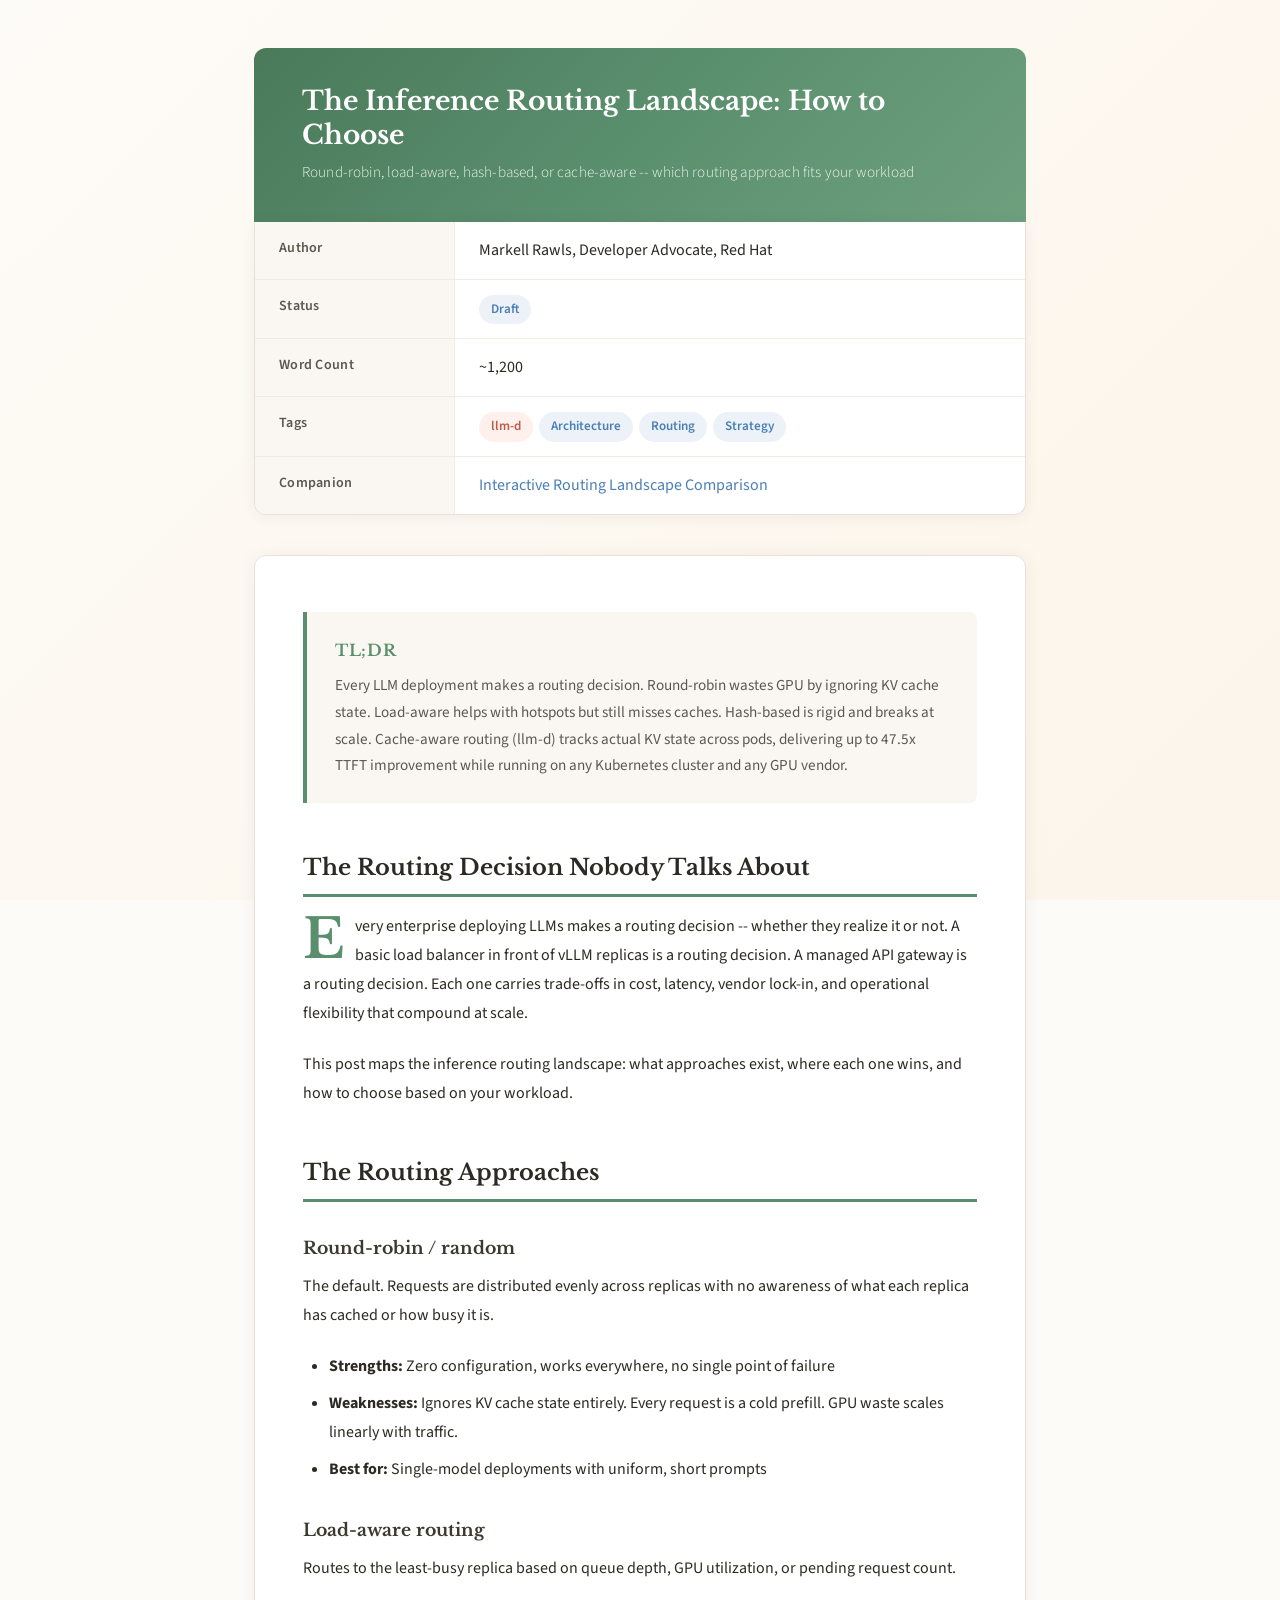
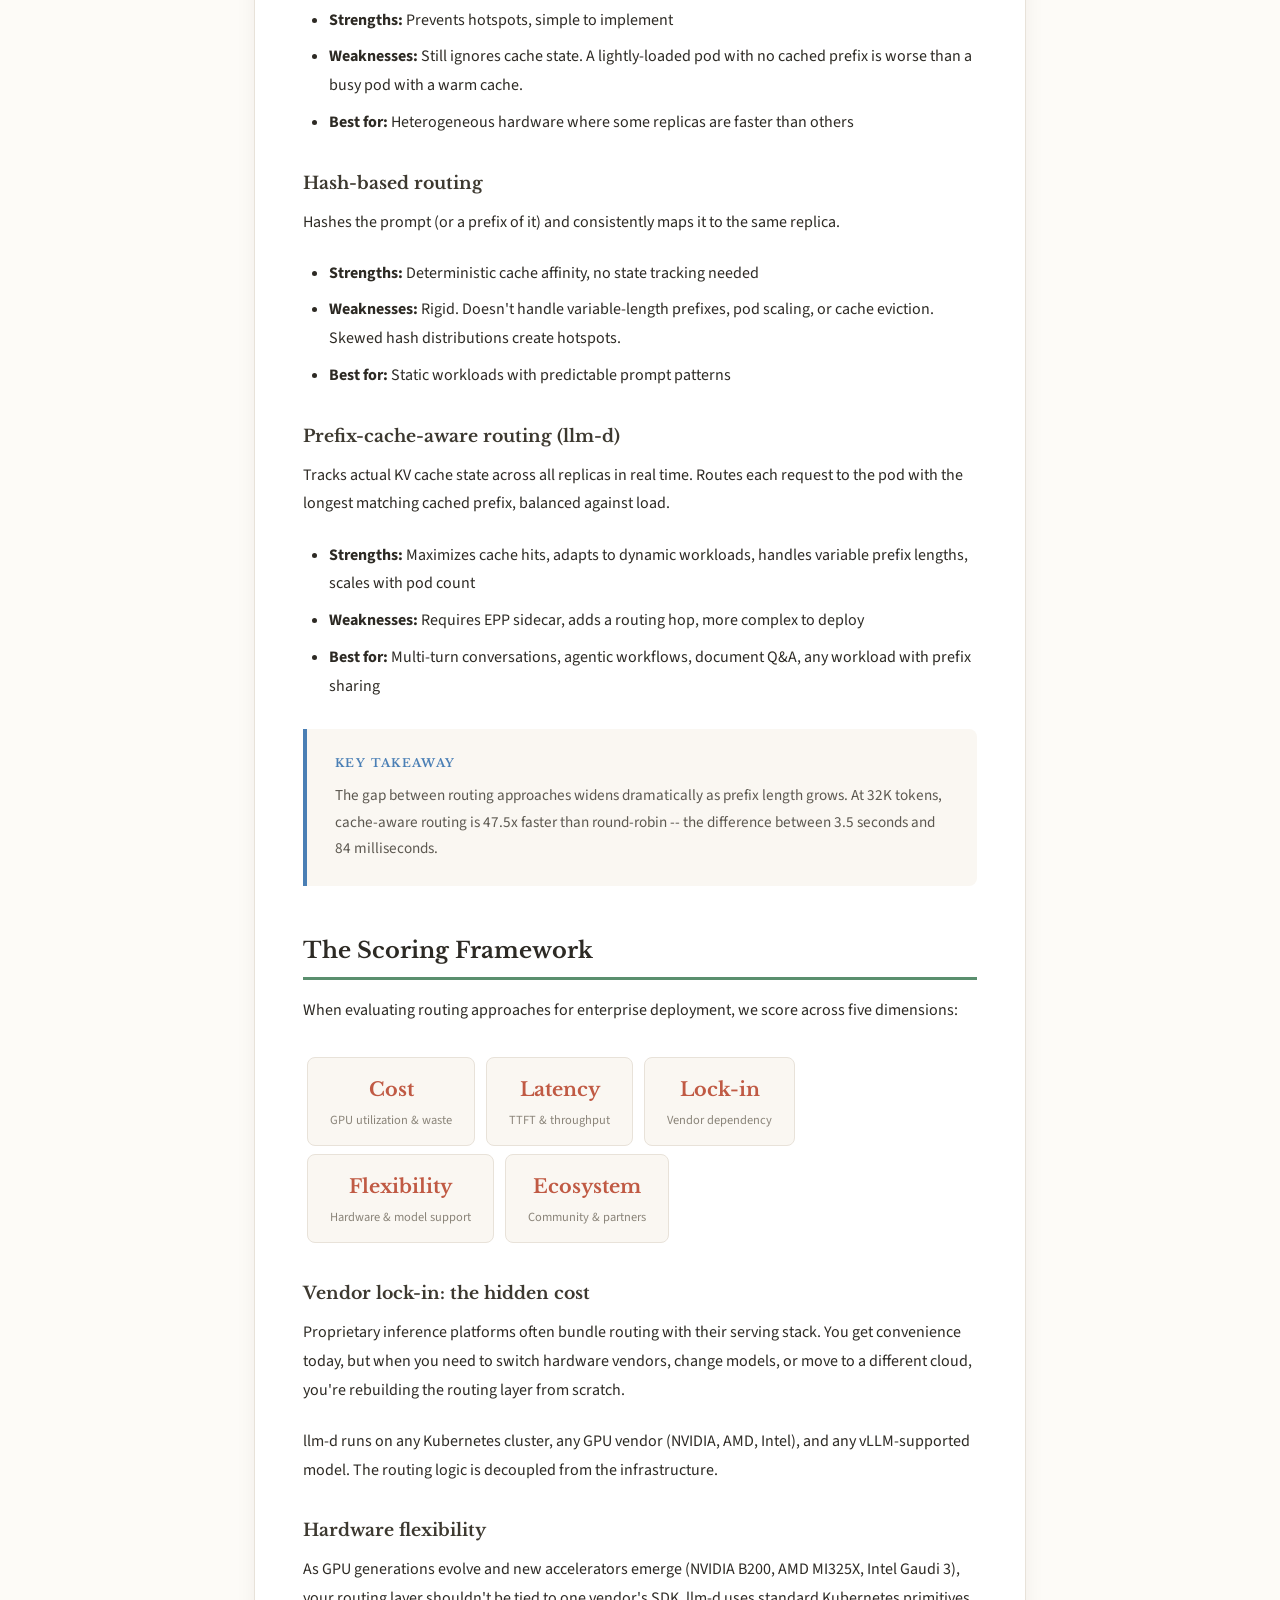
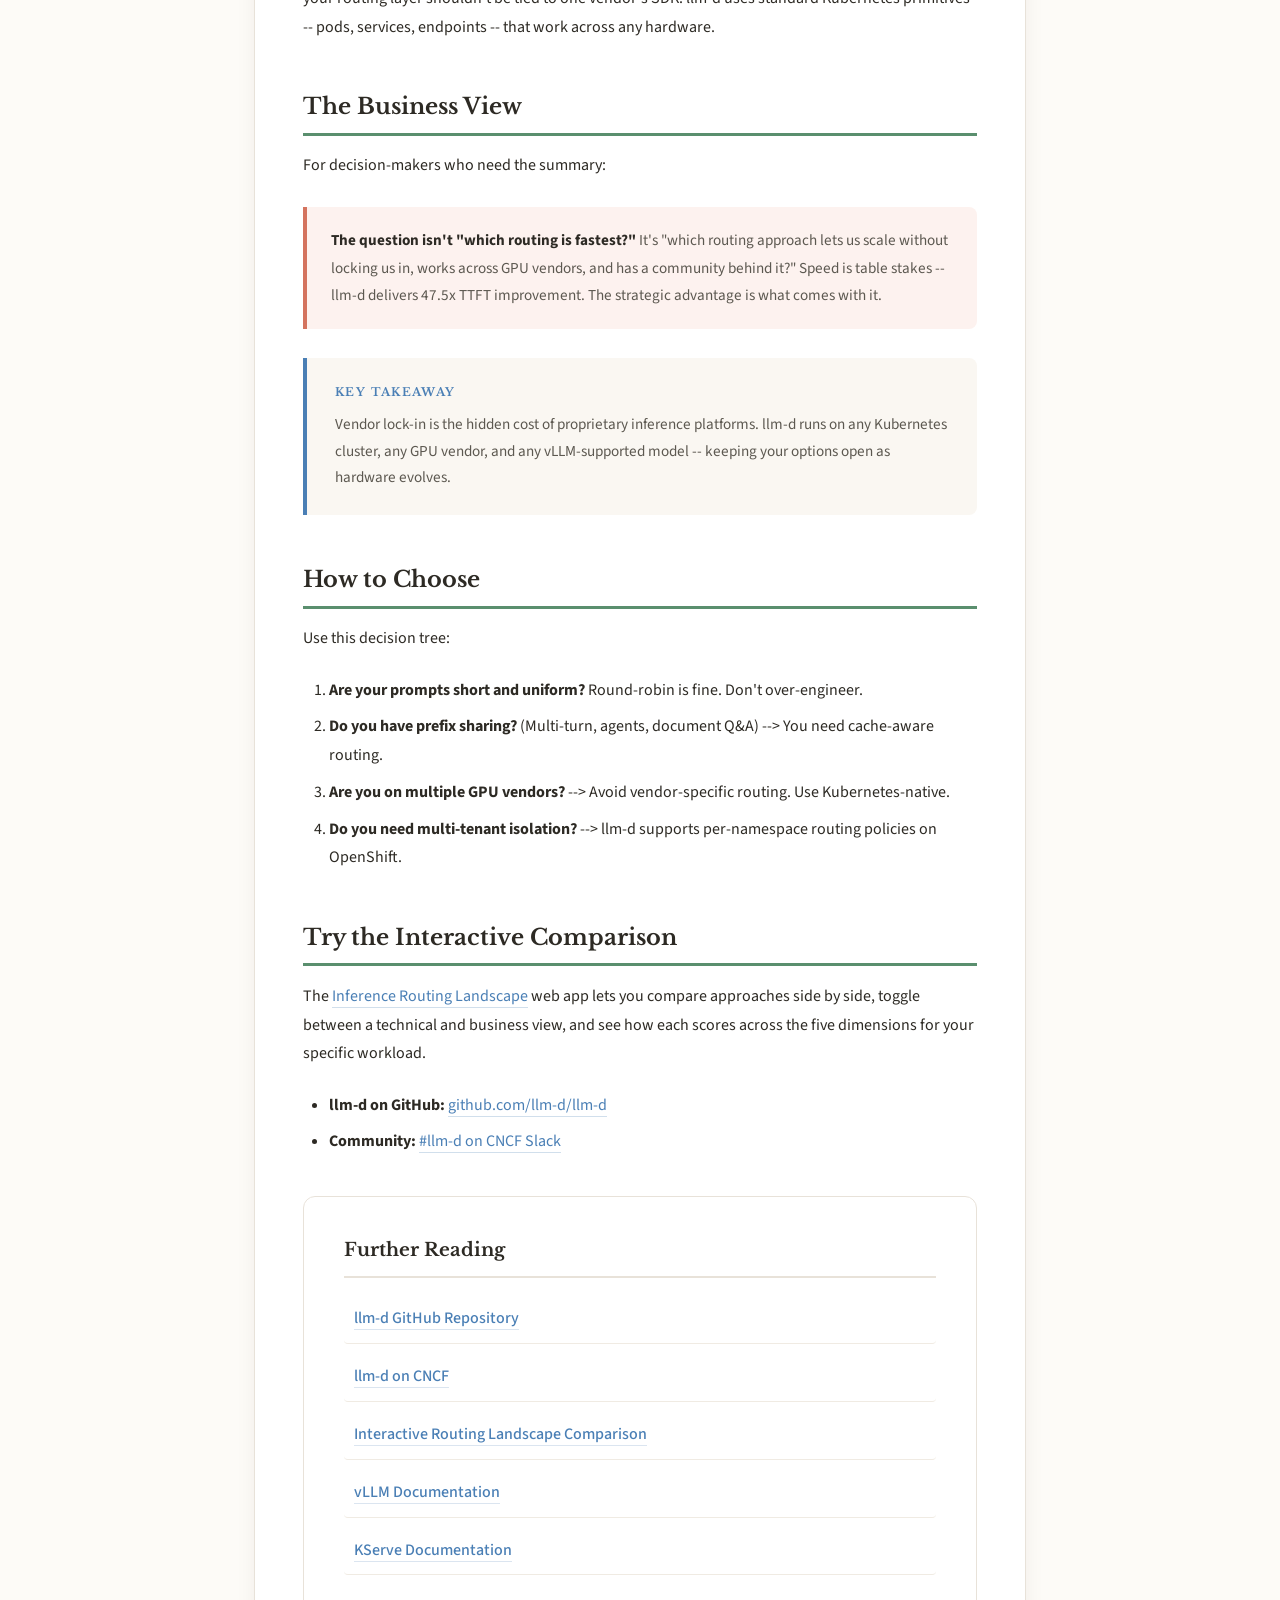
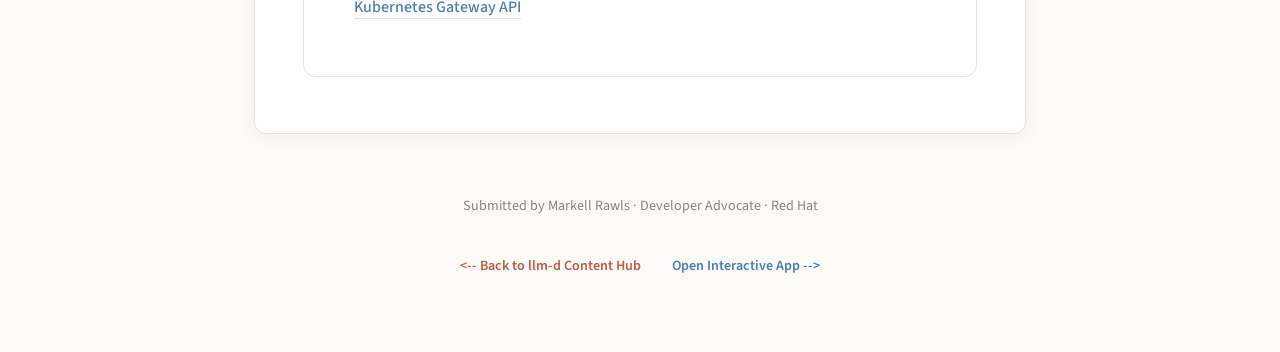
==== commit 1c2c9b14: "Redesign: light warm storytelling, 4-chapter structure, compare feature, editorial blog" ====
--- a/blog/index.html
+++ b/blog/index.html
@@ -5,30 +5,49 @@
 <meta name="viewport" content="width=device-width, initial-scale=1.0">
 <title>The Inference Routing Landscape: How to Choose</title>
 <link rel="icon" type="image/svg+xml" href="data:image/svg+xml,%3Csvg xmlns='http://www.w3.org/2000/svg' viewBox='0 0 200 145'%3E%3Cg fill='%23ee0000'%3E%3Cpath d='M127.47 83.49c12.51 0 30.61-2.58 30.61-17.46a14 14 0 0 0-.31-3.42l-7.45-32.36c-1.72-7.12-3.23-10.35-15.73-16.6C124.89 8.69 103.76.5 97.51.5 91.69.5 90 8 83.06 8c-6.68 0-11.64-5.6-17.89-5.6-6 0-9.91 4.09-12.93 12.5 0 0-8.41 23.72-9.49 27.16A6.43 6.43 0 0 0 42.53 44c0 9.22 36.3 39.45 84.94 39.45M160 72.07c1.73 8.19 1.73 9.05 1.73 10.13 0 14-15.74 21.77-36.43 21.77C78.54 104 37.58 76.6 37.58 58.49a18.45 18.45 0 0 1 1.51-7.33C22.27 52 .5 55 .5 74.22c0 31.48 74.59 70.28 133.65 70.28 45.28 0 56.7-20.48 56.7-36.65 0-12.72-11-27.16-30.83-35.78'/%3E%3C/g%3E%3C/svg%3E">
+<link rel="preconnect" href="https://fonts.googleapis.com">
+<link rel="preconnect" href="https://fonts.gstatic.com" crossorigin>
+<link href="https://fonts.googleapis.com/css2?family=Libre+Baskerville:ital,wght@0,400;0,700;1,400&family=Source+Code+Pro:wght@400;500&family=Source+Sans+3:ital,wght@0,300;0,400;0,500;0,600;0,700&display=swap" rel="stylesheet">
 <style>
-  @import url('https://fonts.googleapis.com/css2?family=Red+Hat+Display:wght@400;500;700;900&family=Red+Hat+Text:wght@400;500;700&family=Red+Hat+Mono:wght@400;500&display=swap');
-  :root {
-    --bg: #0a0e17;
-    --surface: #111827;
-    --text: #e2e8f0;
-    --text-secondary: #94a3b8;
-    --text-muted: #64748b;
-    --border: #1e293b;
-    --accent: #3b82f6;
-    --accent-light: #60a5fa;
-    --rh-red: #EE0000;
-    --rh-red-dark: #CC0000;
-    --green: #38a169;
-    --code-bg: #0d1117;
-    --code-text: #CDD6F4;
-  }
   * { margin: 0; padding: 0; box-sizing: border-box; }
+
   body {
-    font-family: 'Red Hat Text', sans-serif;
-    color: var(--text);
-    line-height: 1.7;
-    font-size: 15px;
-    background: var(--bg);
+    font-family: 'Source Sans 3', 'Source Sans Pro', sans-serif;
+    color: #2D2A24;
+    line-height: 1.8;
+    font-size: 16px;
+    background: #FDFBF7;
+    min-height: 100vh;
+  }
+
+  /* Subtle flowing gradient background */
+  body::before {
+    content: '';
+    position: fixed;
+    top: 0;
+    left: 0;
+    width: 100%;
+    height: 100%;
+    z-index: -1;
+    background: linear-gradient(
+      135deg,
+      #FDFBF7 0%,
+      #FDF6EC 20%,
+      #F5F0E8 40%,
+      #EEF3ED 60%,
+      #F0F2F8 80%,
+      #FDFBF7 100%
+    );
+    background-size: 400% 400%;
+    animation: gradientFlow 25s ease infinite;
+  }
+
+  @keyframes gradientFlow {
+    0% { background-position: 0% 50%; }
+    25% { background-position: 50% 0%; }
+    50% { background-position: 100% 50%; }
+    75% { background-position: 50% 100%; }
+    100% { background-position: 0% 50%; }
   }
 
   /* Scroll progress bar */
@@ -38,56 +57,80 @@
     left: 0;
     height: 3px;
     width: 0%;
-    background: linear-gradient(90deg, #e53e3e, #2b6cb0, #38a169);
+    background: linear-gradient(90deg, #D4735E, #4A7FB5, #5A8F6E);
     z-index: 9999;
     transition: width 0.1s linear;
   }
 
-  .container { max-width: 860px; margin: 0 auto; padding: 40px 20px; position: relative; z-index: 1; }
-
+  .container {
+    max-width: 820px;
+    margin: 0 auto;
+    padding: 48px 24px;
+    position: relative;
+    z-index: 1;
+  }
+
+  /* Submission header */
   .submission-header {
-    background: linear-gradient(135deg, var(--rh-red-dark), var(--rh-red));
+    background: linear-gradient(135deg, #4A7A5A, #5A8F6E, #6EA07E);
     color: white;
-    padding: 32px 40px;
+    padding: 36px 48px;
     border-radius: 12px 12px 0 0;
   }
   .submission-header h1 {
-    font-family: 'Red Hat Display', sans-serif;
-    font-weight: 900;
-    font-size: 1.6em;
-    margin-bottom: 4px;
-  }
-  .submission-header .subtitle { opacity: 0.85; font-size: 0.95em; }
-
+    font-family: 'Libre Baskerville', Georgia, serif;
+    font-weight: 700;
+    font-size: 1.65em;
+    margin-bottom: 6px;
+    line-height: 1.3;
+  }
+  .submission-header .subtitle {
+    opacity: 0.9;
+    font-size: 0.95em;
+    font-weight: 300;
+    letter-spacing: 0.01em;
+  }
+
+  /* Meta card */
   .meta-card {
-    background: var(--surface);
-    border: 1px solid var(--border);
+    background: #FFFFFF;
+    border: 1px solid #E8E2D9;
     border-top: none;
     border-radius: 0 0 12px 12px;
     overflow: hidden;
-    margin-bottom: 32px;
-    box-shadow: 0 4px 16px rgba(0,0,0,0.3);
+    margin-bottom: 40px;
+    box-shadow: 0 2px 16px rgba(45, 42, 36, 0.06);
   }
   .meta-row {
     display: flex;
-    border-bottom: 1px solid var(--border);
+    border-bottom: 1px solid #F0EBE3;
     transition: background 0.2s ease;
   }
   .meta-row:last-child { border-bottom: none; }
-  .meta-row:hover { background: rgba(59, 130, 246, 0.04); }
+  .meta-row:hover { background: #FDFBF7; }
   .meta-label {
-    flex: 0 0 220px;
-    padding: 16px 20px;
-    background: rgba(255,255,255,0.03);
-    font-weight: 700;
+    flex: 0 0 200px;
+    padding: 14px 24px;
+    background: #FAF7F2;
+    font-weight: 600;
     font-size: 0.88em;
-    color: var(--text-secondary);
-    border-right: 1px solid var(--border);
-  }
-  .meta-value { flex: 1; padding: 16px 20px; color: var(--text); }
-  .meta-value a { color: var(--accent-light); text-decoration: none; transition: color 0.2s; }
-  .meta-value a:hover { color: #93bbfc; }
-
+    color: #5C5850;
+    border-right: 1px solid #F0EBE3;
+    letter-spacing: 0.02em;
+  }
+  .meta-value {
+    flex: 1;
+    padding: 14px 24px;
+    color: #2D2A24;
+  }
+  .meta-value a {
+    color: #4A7FB5;
+    text-decoration: none;
+    transition: color 0.2s;
+  }
+  .meta-value a:hover { color: #345C85; }
+
+  /* Badges */
   .badge {
     display: inline-block;
     padding: 3px 12px;
@@ -96,193 +139,231 @@
     font-weight: 600;
     margin-right: 6px;
   }
-  .badge-green { background: rgba(56, 161, 105, 0.15); color: #68d391; }
-  .badge-blue { background: rgba(59, 130, 246, 0.15); color: var(--accent-light); }
-  .badge-red { background: rgba(238, 0, 0, 0.15); color: #fc8181; }
-
+  .badge-green { background: #EDF5F0; color: #3D7A52; }
+  .badge-blue { background: #EDF2F9; color: #4A7FB5; }
+  .badge-red { background: #FDF0ED; color: #C05A44; }
+
+  /* Article */
   .article {
-    background: var(--surface);
-    border: 1px solid var(--border);
+    background: #FFFFFF;
+    border: 1px solid #E8E2D9;
     border-radius: 12px;
-    padding: 48px 40px;
-    margin-bottom: 32px;
-    box-shadow: 0 4px 16px rgba(0,0,0,0.3);
+    padding: 56px 48px;
+    margin-bottom: 40px;
+    box-shadow: 0 2px 20px rgba(45, 42, 36, 0.06);
+  }
+
+  /* Drop cap */
+  .drop-cap::first-letter {
+    font-family: 'Libre Baskerville', Georgia, serif;
+    float: left;
+    font-size: 3.4em;
+    line-height: 0.8;
+    padding-right: 10px;
+    padding-top: 6px;
+    color: #5A8F6E;
+    font-weight: 700;
   }
 
   /* Anchor links on headings */
   .article h2 {
-    font-family: 'Red Hat Display', sans-serif;
-    font-weight: 800;
+    font-family: 'Libre Baskerville', Georgia, serif;
+    font-weight: 700;
     font-size: 1.4em;
-    color: var(--text);
-    margin: 2em 0 0.6em;
-    padding-bottom: 8px;
-    border-bottom: 3px solid var(--rh-red);
+    color: #2D2A24;
+    margin: 2.2em 0 0.7em;
+    padding-bottom: 10px;
+    border-bottom: 3px solid #5A8F6E;
     position: relative;
+    line-height: 1.4;
   }
   .article h2:first-child { margin-top: 0; }
   .article h2 .anchor-link {
-    color: var(--text-muted);
+    color: #C4BEB4;
     text-decoration: none;
     font-weight: 400;
     margin-left: 8px;
     opacity: 0;
     transition: opacity 0.2s ease;
     font-size: 0.85em;
+    font-family: 'Source Sans 3', sans-serif;
   }
   .article h2:hover .anchor-link { opacity: 1; }
-  .article h2 .anchor-link:hover { color: var(--accent-light); }
+  .article h2 .anchor-link:hover { color: #4A7FB5; }
 
   .article h3 {
-    font-family: 'Red Hat Display', sans-serif;
-    font-weight: 700;
-    font-size: 1.1em;
-    margin: 1.5em 0 0.5em;
-    color: var(--text);
-  }
-  .article p { margin: 0 0 1.2em; color: var(--text); }
-  .article ul, .article ol { margin: 0 0 1.2em 1.5em; }
-  .article li { margin-bottom: 0.4em; color: var(--text); }
-  .article strong { color: var(--text); }
-  .article a { color: var(--accent-light); text-decoration: none; transition: color 0.2s; }
-  .article a:hover { color: #93bbfc; }
+    font-family: 'Libre Baskerville', Georgia, serif;
+    font-weight: 700;
+    font-size: 1.08em;
+    margin: 1.8em 0 0.5em;
+    color: #3D3930;
+  }
+  .article p {
+    margin: 0 0 1.4em;
+    color: #2D2A24;
+  }
+  .article ul, .article ol {
+    margin: 0 0 1.4em 1.6em;
+  }
+  .article li {
+    margin-bottom: 0.5em;
+    color: #2D2A24;
+  }
+  .article strong { color: #2D2A24; }
+  .article a {
+    color: #4A7FB5;
+    text-decoration: none;
+    transition: color 0.2s;
+    border-bottom: 1px solid rgba(74, 127, 181, 0.25);
+  }
+  .article a:hover {
+    color: #345C85;
+    border-bottom-color: #345C85;
+  }
   .article code {
-    font-family: 'Red Hat Mono', monospace;
-    background: var(--code-bg);
-    color: var(--code-text);
-    padding: 2px 6px;
+    font-family: 'Source Code Pro', monospace;
+    background: #F5F0E8;
+    color: #5C4A32;
+    padding: 2px 7px;
     border-radius: 4px;
-    font-size: 0.9em;
-    border: 1px solid var(--border);
+    font-size: 0.88em;
+    border: 1px solid #E8E2D9;
   }
   .article pre {
-    background: var(--code-bg);
-    color: var(--code-text);
-    padding: 20px;
+    background: #F5F0E8;
+    color: #3D3930;
+    padding: 20px 24px;
     border-radius: 8px;
     overflow-x: auto;
-    margin: 1.2em 0;
-    font-family: 'Red Hat Mono', monospace;
+    margin: 1.4em 0;
+    font-family: 'Source Code Pro', monospace;
     font-size: 0.85em;
     line-height: 1.6;
-    border: 1px solid var(--border);
-  }
-  .article pre code { background: none; padding: 0; color: inherit; border: none; }
-
-  .callout {
-    background: rgba(255, 193, 7, 0.08);
-    border-left: 4px solid #FFC107;
-    padding: 16px 20px;
-    border-radius: 0 8px 8px 0;
-    margin: 1.5em 0;
-    font-size: 0.92em;
-    color: var(--text);
-    transition: border-color 0.3s ease, box-shadow 0.3s ease;
-  }
-  .callout:hover {
-    box-shadow: 0 0 12px rgba(255, 193, 7, 0.1);
-  }
-  .callout-red {
-    background: rgba(238, 0, 0, 0.06);
-    border-left-color: var(--rh-red);
-  }
-  .callout-red:hover {
-    box-shadow: 0 0 12px rgba(238, 0, 0, 0.1);
-  }
-
-  .stat-box {
-    display: inline-block;
-    background: rgba(59, 130, 246, 0.08);
-    border: 1px solid rgba(59, 130, 246, 0.2);
-    border-radius: 8px;
-    padding: 12px 20px;
-    margin: 4px;
-    text-align: center;
-    transition: transform 0.2s ease, box-shadow 0.2s ease;
-  }
-  .stat-box:hover {
-    transform: translateY(-2px);
-    box-shadow: 0 4px 20px rgba(59, 130, 246, 0.15);
-  }
-  .stat-box .number {
-    font-family: 'Red Hat Display', sans-serif;
-    font-size: 1.8em;
-    font-weight: 900;
-    color: var(--rh-red);
-  }
-  .stat-box .label {
-    font-size: 0.78em;
-    color: var(--text-muted);
-    margin-top: 2px;
+    border: 1px solid #E8E2D9;
+  }
+  .article pre code {
+    background: none;
+    padding: 0;
+    color: inherit;
+    border: none;
   }
 
   /* TL;DR box */
   .tldr-box {
-    background: #0f1a2e;
-    border-left: 4px solid var(--green);
+    background: #FAF7F2;
+    border-left: 4px solid #5A8F6E;
     border-radius: 0 8px 8px 0;
-    padding: 20px 24px;
-    margin: 0 0 2em;
+    padding: 24px 28px;
+    margin: 0 0 2.2em;
   }
   .tldr-box h3 {
-    font-family: 'Red Hat Display', sans-serif;
-    font-weight: 900;
+    font-family: 'Libre Baskerville', Georgia, serif;
+    font-weight: 700;
     font-size: 1em;
-    color: var(--green);
+    color: #5A8F6E;
     margin: 0 0 8px;
-    letter-spacing: 0.05em;
+    letter-spacing: 0.04em;
   }
   .tldr-box p {
     margin: 0;
-    color: var(--text-secondary);
-    font-size: 0.93em;
-    line-height: 1.65;
+    color: #5C5850;
+    font-size: 0.95em;
+    line-height: 1.75;
   }
 
   /* Key Takeaway boxes */
   .key-takeaway {
-    background: #0f1a2e;
-    border-left: 4px solid var(--accent);
+    background: #FAF7F2;
+    border-left: 4px solid #4A7FB5;
     border-radius: 0 8px 8px 0;
-    padding: 20px 24px;
-    margin: 1.5em 0;
-    transition: border-color 0.3s ease, box-shadow 0.3s ease;
+    padding: 24px 28px;
+    margin: 1.8em 0;
+    transition: box-shadow 0.3s ease;
   }
   .key-takeaway:hover {
-    box-shadow: 0 0 16px rgba(59, 130, 246, 0.1);
+    box-shadow: 0 2px 16px rgba(74, 127, 181, 0.1);
   }
   .key-takeaway .kt-label {
-    font-family: 'Red Hat Display', sans-serif;
+    font-family: 'Libre Baskerville', Georgia, serif;
     font-weight: 700;
     font-size: 0.72em;
-    color: var(--accent-light);
+    color: #4A7FB5;
     letter-spacing: 0.12em;
     text-transform: uppercase;
     margin-bottom: 8px;
   }
   .key-takeaway p {
     margin: 0;
-    color: var(--text-secondary);
-    font-size: 0.93em;
-    line-height: 1.65;
+    color: #5C5850;
+    font-size: 0.95em;
+    line-height: 1.75;
+  }
+
+  /* Callout boxes */
+  .callout {
+    background: #FDF8F0;
+    border-left: 4px solid #D4A04A;
+    padding: 20px 24px;
+    border-radius: 0 8px 8px 0;
+    margin: 1.8em 0;
+    font-size: 0.95em;
+    color: #5C5850;
+    transition: box-shadow 0.3s ease;
+  }
+  .callout:hover {
+    box-shadow: 0 2px 12px rgba(212, 160, 74, 0.1);
+  }
+  .callout-red {
+    background: #FDF2EF;
+    border-left-color: #D4735E;
+  }
+  .callout-red:hover {
+    box-shadow: 0 2px 12px rgba(212, 115, 94, 0.1);
+  }
+
+  /* Stat boxes */
+  .stat-box {
+    display: inline-block;
+    background: #FAF7F2;
+    border: 1px solid #E8E2D9;
+    border-radius: 8px;
+    padding: 14px 22px;
+    margin: 4px;
+    text-align: center;
+    transition: transform 0.25s ease, box-shadow 0.25s ease;
+  }
+  .stat-box:hover {
+    transform: translateY(-3px);
+    box-shadow: 0 6px 20px rgba(45, 42, 36, 0.08);
+  }
+  .stat-box .number {
+    font-family: 'Libre Baskerville', Georgia, serif;
+    font-size: 1.8em;
+    font-weight: 700;
+    color: #C05A44;
+  }
+  .stat-box .label {
+    font-size: 0.78em;
+    color: #8A8479;
+    margin-top: 2px;
   }
 
   /* Further Reading card */
   .further-reading {
-    background: var(--surface);
-    border: 1px solid var(--border);
+    background: #FFFFFF;
+    border: 1px solid #E8E2D9;
     border-radius: 12px;
-    padding: 32px 36px;
-    margin: 2em 0 0;
+    padding: 36px 40px;
+    margin: 2.5em 0 0;
   }
   .further-reading h3 {
-    font-family: 'Red Hat Display', sans-serif;
-    font-weight: 800;
-    font-size: 1.2em;
-    color: var(--text);
+    font-family: 'Libre Baskerville', Georgia, serif;
+    font-weight: 700;
+    font-size: 1.15em;
+    color: #2D2A24;
     margin: 0 0 16px;
-    padding-bottom: 8px;
-    border-bottom: 2px solid var(--border);
+    padding-bottom: 10px;
+    border-bottom: 2px solid #E8E2D9;
   }
   .further-reading ul {
     list-style: none;
@@ -290,73 +371,91 @@
     padding: 0;
   }
   .further-reading li {
-    padding: 8px 0;
-    border-bottom: 1px solid rgba(30, 41, 59, 0.5);
+    padding: 10px 10px;
+    border-bottom: 1px solid #F0EBE3;
     transition: transform 0.2s ease, background 0.2s ease;
-    padding-left: 8px;
     border-radius: 4px;
   }
   .further-reading li:last-child { border-bottom: none; }
   .further-reading li:hover {
-    transform: translateX(4px);
-    background: rgba(59, 130, 246, 0.04);
+    transform: translateX(6px);
+    background: #FAF7F2;
   }
   .further-reading a {
-    color: var(--accent-light);
+    color: #4A7FB5;
     text-decoration: none;
     font-weight: 500;
     transition: color 0.2s ease;
-  }
-  .further-reading a:hover { color: #93bbfc; }
-
+    border-bottom: 1px solid rgba(74, 127, 181, 0.2);
+  }
+  .further-reading a:hover {
+    color: #345C85;
+    border-bottom-color: #345C85;
+  }
+
+  /* Footer */
   .footer-note {
     text-align: center;
-    color: var(--text-muted);
-    font-size: 0.85em;
-    padding: 16px 0 8px;
-  }
-  .hub-link { text-align: center; padding: 24px 0; }
+    color: #8A8479;
+    font-size: 0.88em;
+    padding: 20px 0 8px;
+  }
+  .hub-link {
+    text-align: center;
+    padding: 24px 0;
+  }
   .hub-link a {
-    font-family: 'Red Hat Display', sans-serif;
-    font-size: 0.85rem;
+    font-family: 'Source Sans 3', sans-serif;
+    font-size: 0.88rem;
     font-weight: 600;
     text-decoration: none;
-    margin: 0 12px;
+    margin: 0 14px;
+    transition: color 0.2s;
   }
 
   /* Scroll-reveal animations */
   .reveal {
     opacity: 0;
-    transform: translateY(20px);
-    transition: opacity 0.6s ease, transform 0.6s ease;
+    transform: translateY(24px);
+    transition: opacity 0.7s ease, transform 0.7s ease;
   }
   .reveal.visible {
     opacity: 1;
     transform: translateY(0);
   }
 
+  /* Responsive */
   @media (max-width: 700px) {
+    .container { padding: 28px 16px; }
     .meta-row { flex-direction: column; }
-    .meta-label { flex: none; border-right: none; border-bottom: 1px solid var(--border); }
-    .article { padding: 28px 20px; }
-    .submission-header { padding: 24px 20px; }
-    .further-reading { padding: 24px 20px; }
+    .meta-label {
+      flex: none;
+      border-right: none;
+      border-bottom: 1px solid #F0EBE3;
+    }
+    .article { padding: 32px 22px; }
+    .submission-header { padding: 28px 22px; }
+    .submission-header h1 { font-size: 1.35em; }
+    .further-reading { padding: 28px 22px; }
+    .stat-box { min-width: 120px !important; }
+    .drop-cap::first-letter {
+      font-size: 2.8em;
+    }
   }
 </style>
 </head>
 <body>
 
 <div id="scrollProgress"></div>
-<canvas id="blogParticleCanvas"></canvas>
 
 <div class="container">
 
-<div class="submission-header">
+<div class="submission-header reveal">
   <h1>The Inference Routing Landscape: How to Choose</h1>
   <div class="subtitle">Round-robin, load-aware, hash-based, or cache-aware -- which routing approach fits your workload</div>
 </div>
 
-<div class="meta-card">
+<div class="meta-card reveal">
   <div class="meta-row"><div class="meta-label">Author</div><div class="meta-value">Markell Rawls, Developer Advocate, Red Hat</div></div>
   <div class="meta-row"><div class="meta-label">Status</div><div class="meta-value"><span class="badge badge-blue">Draft</span></div></div>
   <div class="meta-row"><div class="meta-label">Word Count</div><div class="meta-value">~1,200</div></div>
@@ -373,7 +472,7 @@
 
 <h2 id="the-routing-decision-nobody-talks-about">The Routing Decision Nobody Talks About <a class="anchor-link" href="#the-routing-decision-nobody-talks-about">#</a></h2>
 
-<p>Every enterprise deploying LLMs makes a routing decision -- whether they realize it or not. A basic load balancer in front of vLLM replicas is a routing decision. A managed API gateway is a routing decision. Each one carries trade-offs in cost, latency, vendor lock-in, and operational flexibility that compound at scale.</p>
+<p class="drop-cap">Every enterprise deploying LLMs makes a routing decision -- whether they realize it or not. A basic load balancer in front of vLLM replicas is a routing decision. A managed API gateway is a routing decision. Each one carries trade-offs in cost, latency, vendor lock-in, and operational flexibility that compound at scale.</p>
 
 <p>This post maps the inference routing landscape: what approaches exist, where each one wins, and how to choose based on your workload.</p>
 
@@ -420,7 +519,7 @@
 
 <p>When evaluating routing approaches for enterprise deployment, we score across five dimensions:</p>
 
-<div style="margin:1.5em 0;" class="reveal">
+<div style="margin:1.8em 0;" class="reveal">
   <div class="stat-box" style="min-width:140px;"><div class="number" style="font-size:1.2em;">Cost</div><div class="label">GPU utilization &amp; waste</div></div>
   <div class="stat-box" style="min-width:140px;"><div class="number" style="font-size:1.2em;">Latency</div><div class="label">TTFT &amp; throughput</div></div>
   <div class="stat-box" style="min-width:140px;"><div class="number" style="font-size:1.2em;">Lock-in</div><div class="label">Vendor dependency</div></div>
@@ -486,8 +585,8 @@
 <div class="footer-note">Submitted by Markell Rawls &middot; Developer Advocate &middot; Red Hat</div>
 
 <div class="hub-link">
-  <a href="https://markellr-redhat.github.io/llm-d-content-hub/" style="color:#fc8181;"><-- Back to llm-d Content Hub</a>
-  <a href="https://markellr-redhat.github.io/llm-d-inference-routing-landscape/" style="color:var(--accent-light);">Open Interactive App --></a>
+  <a href="https://markellr-redhat.github.io/llm-d-content-hub/" style="color:#C05A44;">&lt;-- Back to llm-d Content Hub</a>
+  <a href="https://markellr-redhat.github.io/llm-d-inference-routing-landscape/" style="color:#4A7FB5;">Open Interactive App --&gt;</a>
 </div>
 
 </div>
@@ -515,95 +614,11 @@
           observer.unobserve(entry.target);
         }
       });
-    }, { threshold: 0.15 });
+    }, { threshold: 0.12 });
     reveals.forEach(function(el) { observer.observe(el); });
   } else {
     reveals.forEach(function(el) { el.classList.add('visible'); });
   }
-})();
-
-// Particle canvas background
-(function() {
-  var canvas = document.getElementById('blogParticleCanvas');
-  var ctx = canvas.getContext('2d');
-  canvas.style.position = 'fixed';
-  canvas.style.top = '0';
-  canvas.style.left = '0';
-  canvas.style.width = '100%';
-  canvas.style.height = '100%';
-  canvas.style.zIndex = '-1';
-  canvas.style.pointerEvents = 'none';
-
-  var particles = [];
-  var particleCount = 45;
-  var colors = ['#38a169', '#3b82f6'];
-
-  function resize() {
-    canvas.width = window.innerWidth;
-    canvas.height = window.innerHeight;
-  }
-  resize();
-  window.addEventListener('resize', resize);
-
-  function Particle() {
-    this.x = Math.random() * canvas.width;
-    this.y = Math.random() * canvas.height;
-    this.vx = (Math.random() - 0.5) * 0.4;
-    this.vy = (Math.random() - 0.5) * 0.4;
-    this.radius = 1 + Math.random() * 1;
-    this.color = colors[Math.floor(Math.random() * colors.length)];
-    this.opacity = 0.15 + Math.random() * 0.2;
-  }
-
-  for (var i = 0; i < particleCount; i++) {
-    particles.push(new Particle());
-  }
-
-  function draw() {
-    ctx.clearRect(0, 0, canvas.width, canvas.height);
-
-    // Draw connection lines
-    for (var i = 0; i < particles.length; i++) {
-      for (var j = i + 1; j < particles.length; j++) {
-        var dx = particles[i].x - particles[j].x;
-        var dy = particles[i].y - particles[j].y;
-        var dist = Math.sqrt(dx * dx + dy * dy);
-        if (dist < 160) {
-          var lineOpacity = 0.04 + (1 - dist / 160) * 0.02;
-          ctx.beginPath();
-          ctx.strokeStyle = 'rgba(59, 130, 246, ' + lineOpacity + ')';
-          ctx.lineWidth = 0.5;
-          ctx.moveTo(particles[i].x, particles[i].y);
-          ctx.lineTo(particles[j].x, particles[j].y);
-          ctx.stroke();
-        }
-      }
-    }
-
-    // Draw particles
-    for (var k = 0; k < particles.length; k++) {
-      var p = particles[k];
-      ctx.beginPath();
-      ctx.arc(p.x, p.y, p.radius, 0, Math.PI * 2);
-      ctx.fillStyle = p.color;
-      ctx.globalAlpha = p.opacity;
-      ctx.fill();
-      ctx.globalAlpha = 1;
-
-      // Move
-      p.x += p.vx;
-      p.y += p.vy;
-
-      // Wrap around edges
-      if (p.x < -10) p.x = canvas.width + 10;
-      if (p.x > canvas.width + 10) p.x = -10;
-      if (p.y < -10) p.y = canvas.height + 10;
-      if (p.y > canvas.height + 10) p.y = -10;
-    }
-
-    requestAnimationFrame(draw);
-  }
-  draw();
 })();
 </script>
 </body>
